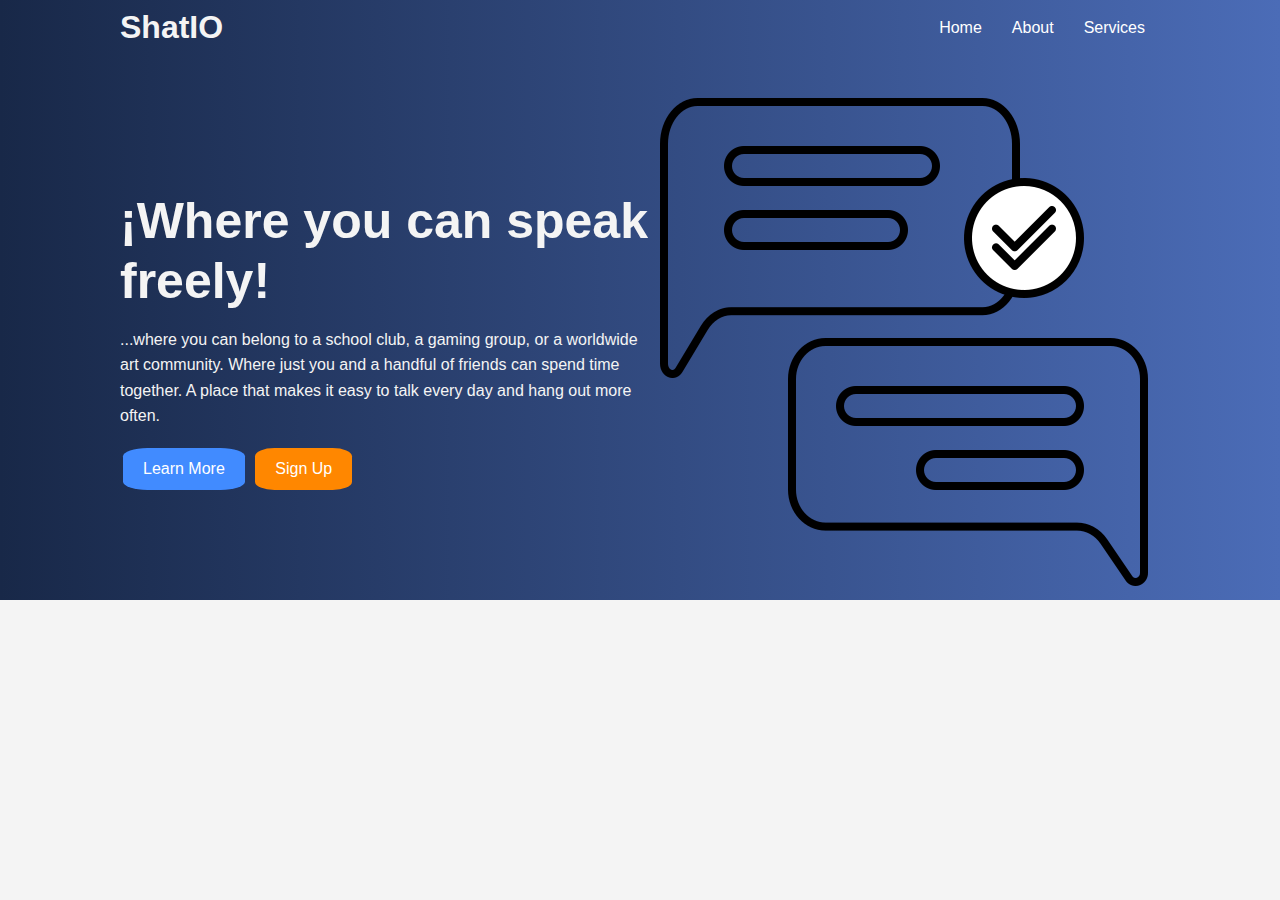
==== index.html @ 603c6c07 "Landingpage :construction:" ====
<!DOCTYPE html>
<html lang="en">

<head>
    <meta charset="UTF-8">
    <meta http-equiv="X-UA-Compatible" content="IE=edge">
    <meta name="viewport" content="width=device-width, initial-scale=1.0">
    <link rel="shortcut icon" type="image/x-icon" href="./static/img/icos/chat.ico" />
    <meta name="theme-color" content="#1885ed">
    <link rel="stylesheet" href="./static/styles/index.css">
    <title>SocketIO Application</title>
</head>

<body>
    <header class="showcase">
        <div class="container">
            <nav>
                <h1 class="logo">ShatIO</h1>
                <ul>
                    <li><a href="#">Home</a></li>
                    <li><a href="#">About</a></li>
                    <li><a href="#">Services</a></li>
                </ul>
            </nav>

            <div class="showcase-content">
                <div>
                    <h1>¡Where you can speak freely!</h1>
                    <p class="my-1">
                        ...where you can belong to a school club, a gaming group, or a worldwide art community. Where
                        just you and a handful of friends can spend time together. A place that makes it easy to talk
                        every day and hang out more often.
                    </p>
                    <a href="#" class="btn-primary">Learn More</a>
                    <a href="#" class="btn-secondary">Sign Up</a>
                </div>
                <img src="./static/img/images/chat_dialogue.png" />
            </div>
        </div>
    </header>
</body>

</html>
---- static/styles/index.css ----
@import url("https://fonts.cdnfonts.com/css/noto-sans");
* {
  box-sizing: border-box;
  margin: 0;
  padding: 0;
}

body {
  background-color: #f4f4f4;
  font-family: Arial, Helvetica, sans-serif;
  line-height: 1.6;
}

img {
  width: 100%;
}

a {
  text-decoration: none;
}

.showcase {
  background: #4b6cb7; /* fallback for old browsers */ /* Chrome 10-25, Safari 5.1-6 */
  background: linear-gradient(to right, #182848, #4b6cb7); /* W3C, IE 10+/ Edge, Firefox 16+, Chrome 26+, Opera 12+, Safari 7+ */
  height: 600px;
  height: 600px;
}
.showcase nav {
  display: flex;
  align-items: center;
  justify-content: space-between;
}
.showcase nav ul {
  display: flex;
  list-style-type: none;
}
.showcase nav li {
  padding: 15px;
}
.showcase nav a {
  color: #fff;
}
.showcase nav a:hover {
  color: #ff8700;
}
.showcase-content {
  height: 100%;
  display: flex;
  align-items: center;
  justify-content: center;
  margin-top: 30px;
}
.showcase-content img {
  width: 50%;
}
.showcase-content h1 {
  font-size: 50px;
  line-height: 1.2;
}

.container {
  max-width: 1100px;
  padding: 0 30px;
  margin: 0 auto;
  overflow: auto;
}

.m-1 {
  margin: 1rem;
}

.my-1 {
  margin: 1rem 0;
}

.p-1 {
  padding: 1rem;
}

.py-1 {
  padding: 1rem 0;
}

.m-2 {
  margin: 2rem;
}

.my-2 {
  margin: 2rem 0;
}

.p-2 {
  padding: 2rem;
}

.py-2 {
  padding: 2rem 0;
}

.m-3 {
  margin: 3rem;
}

.my-3 {
  margin: 3rem 0;
}

.p-3 {
  padding: 3rem;
}

.py-3 {
  padding: 3rem 0;
}

.m-4 {
  margin: 4rem;
}

.my-4 {
  margin: 4rem 0;
}

.p-4 {
  padding: 4rem;
}

.py-4 {
  padding: 4rem 0;
}

.m-5 {
  margin: 5rem;
}

.my-5 {
  margin: 5rem 0;
}

.p-5 {
  padding: 5rem;
}

.py-5 {
  padding: 5rem 0;
}

.btn-secondary, .btn-primary {
  display: inline-block;
  border-radius: 20%;
  padding: 8px 20px;
  margin: 3px;
  transition: transform 0.3s ease;
}
.btn-secondary:hover, .btn-primary:hover {
  transform: scale(0.98);
  box-shadow: 0px 2px 4px rgba(0, 0, 0, 0.2);
}

.btn-primary {
  background-color: #418bff;
  color: #fff;
}

.btn-secondary {
  background-color: #ff8700;
  color: #fff;
}

@media (max-width: 700px) {
  .showcase {
    height: 400px;
  }
  .showcase-content {
    text-align: center;
  }
  .showcase-content img {
    display: none;
  }
}
.showcase-content h1, p {
  font-family: "Noto Sans", sans-serif;
  color: #f4f4f4;
}

.logo, a {
  font-family: "Noto Sans", sans-serif;
  color: #f4f4f4;
}/*# sourceMappingURL=index.css.map */
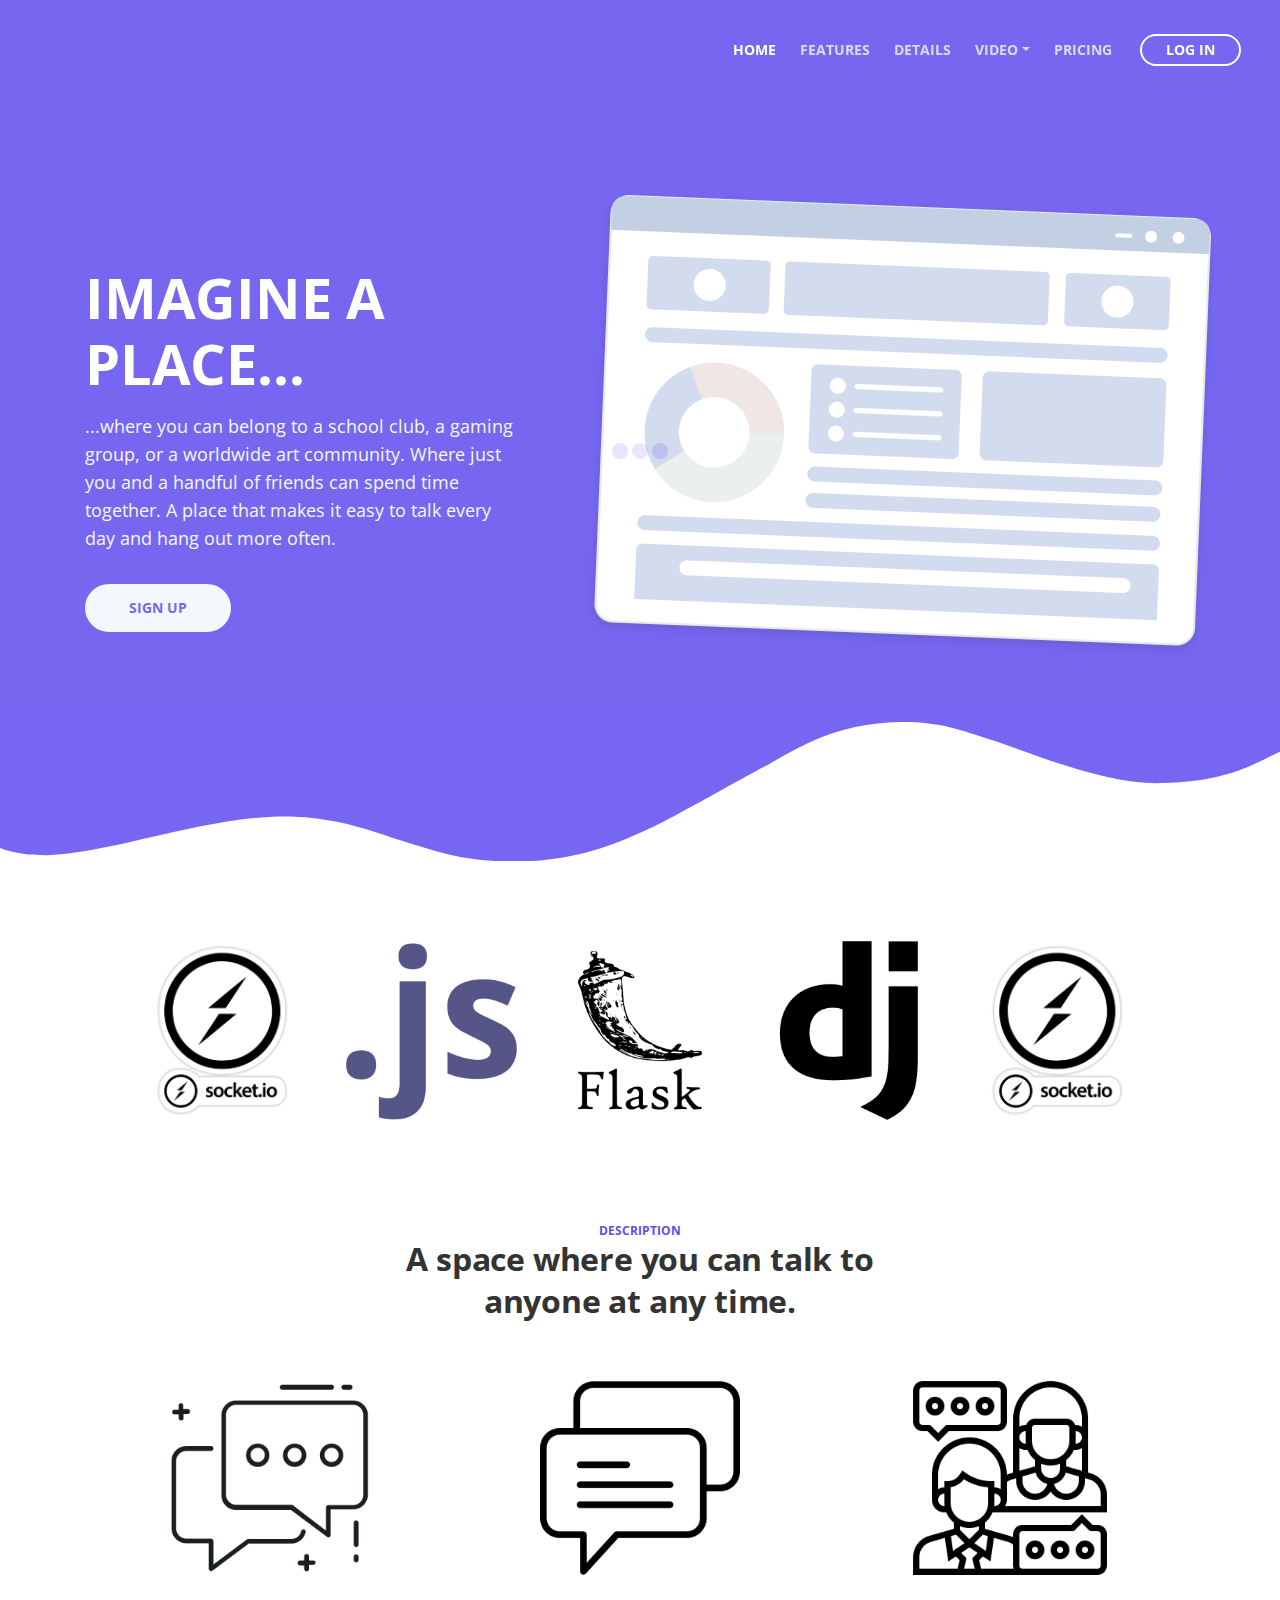
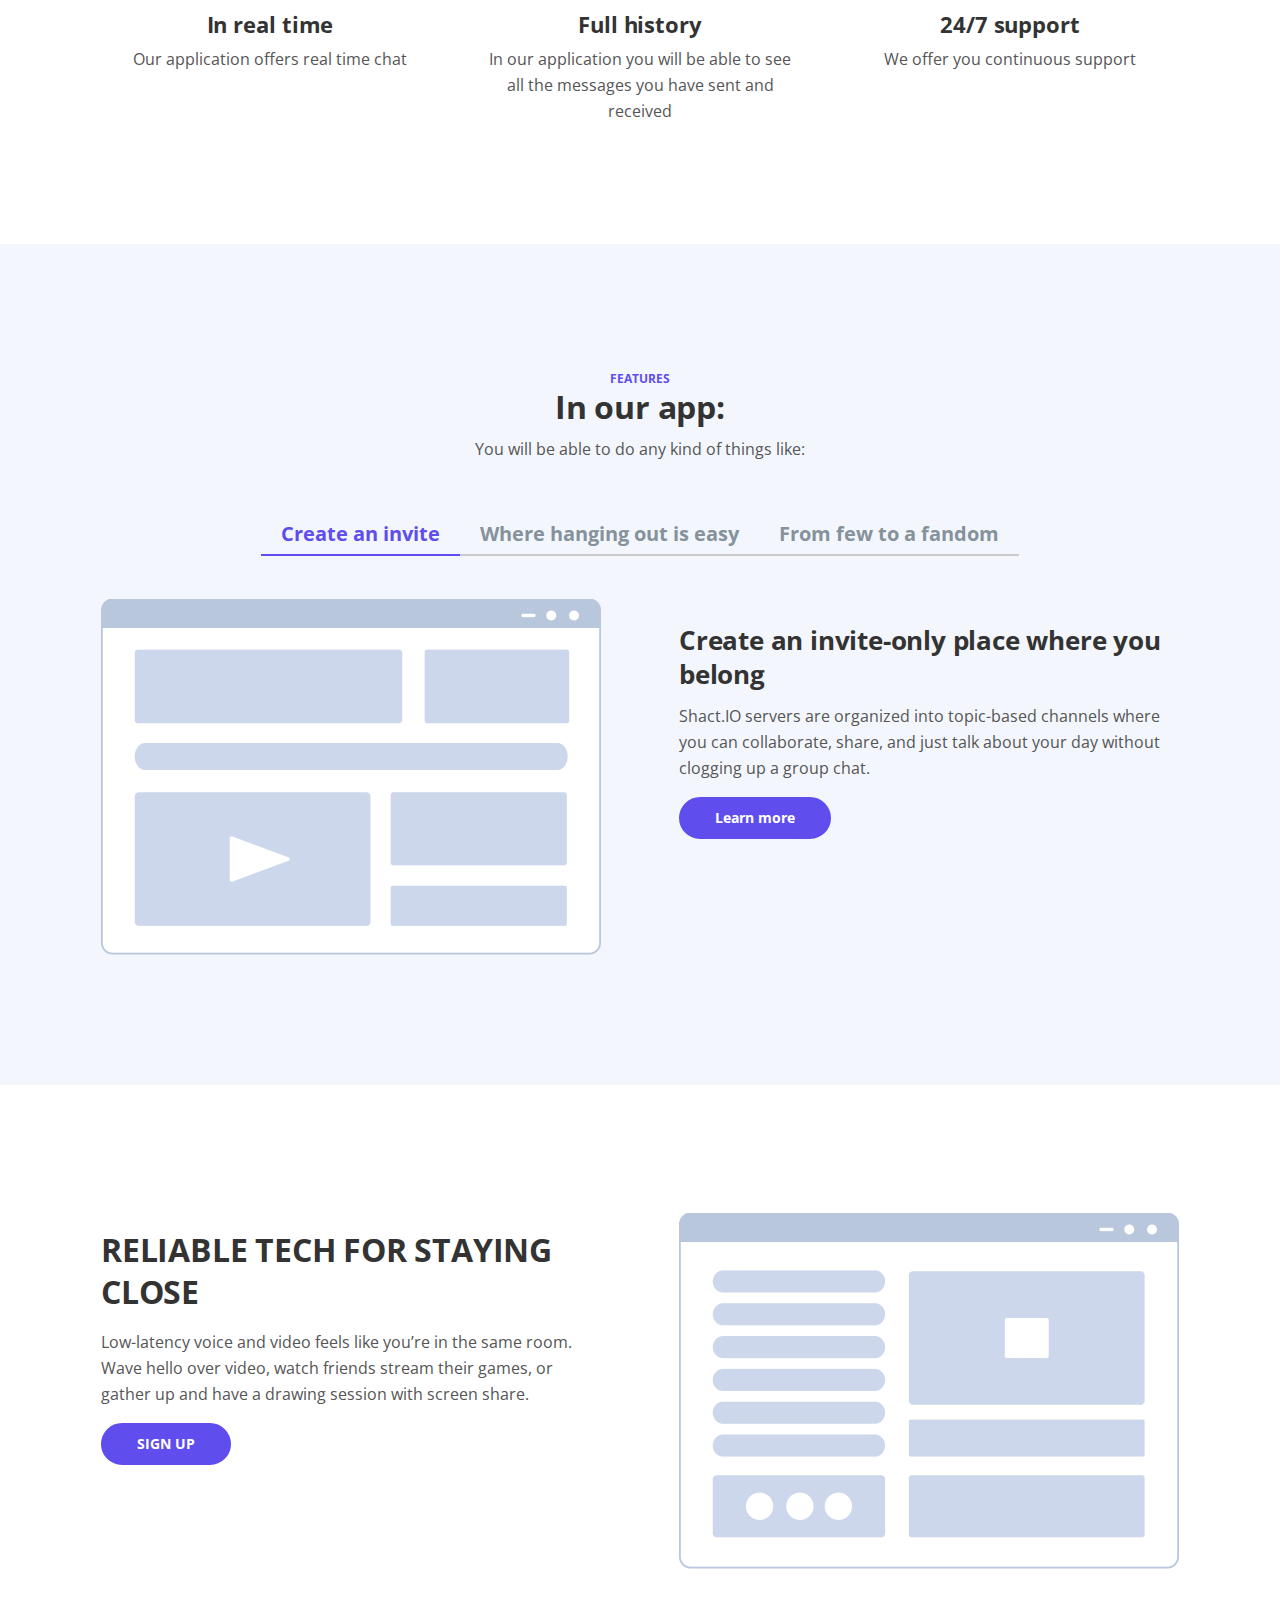
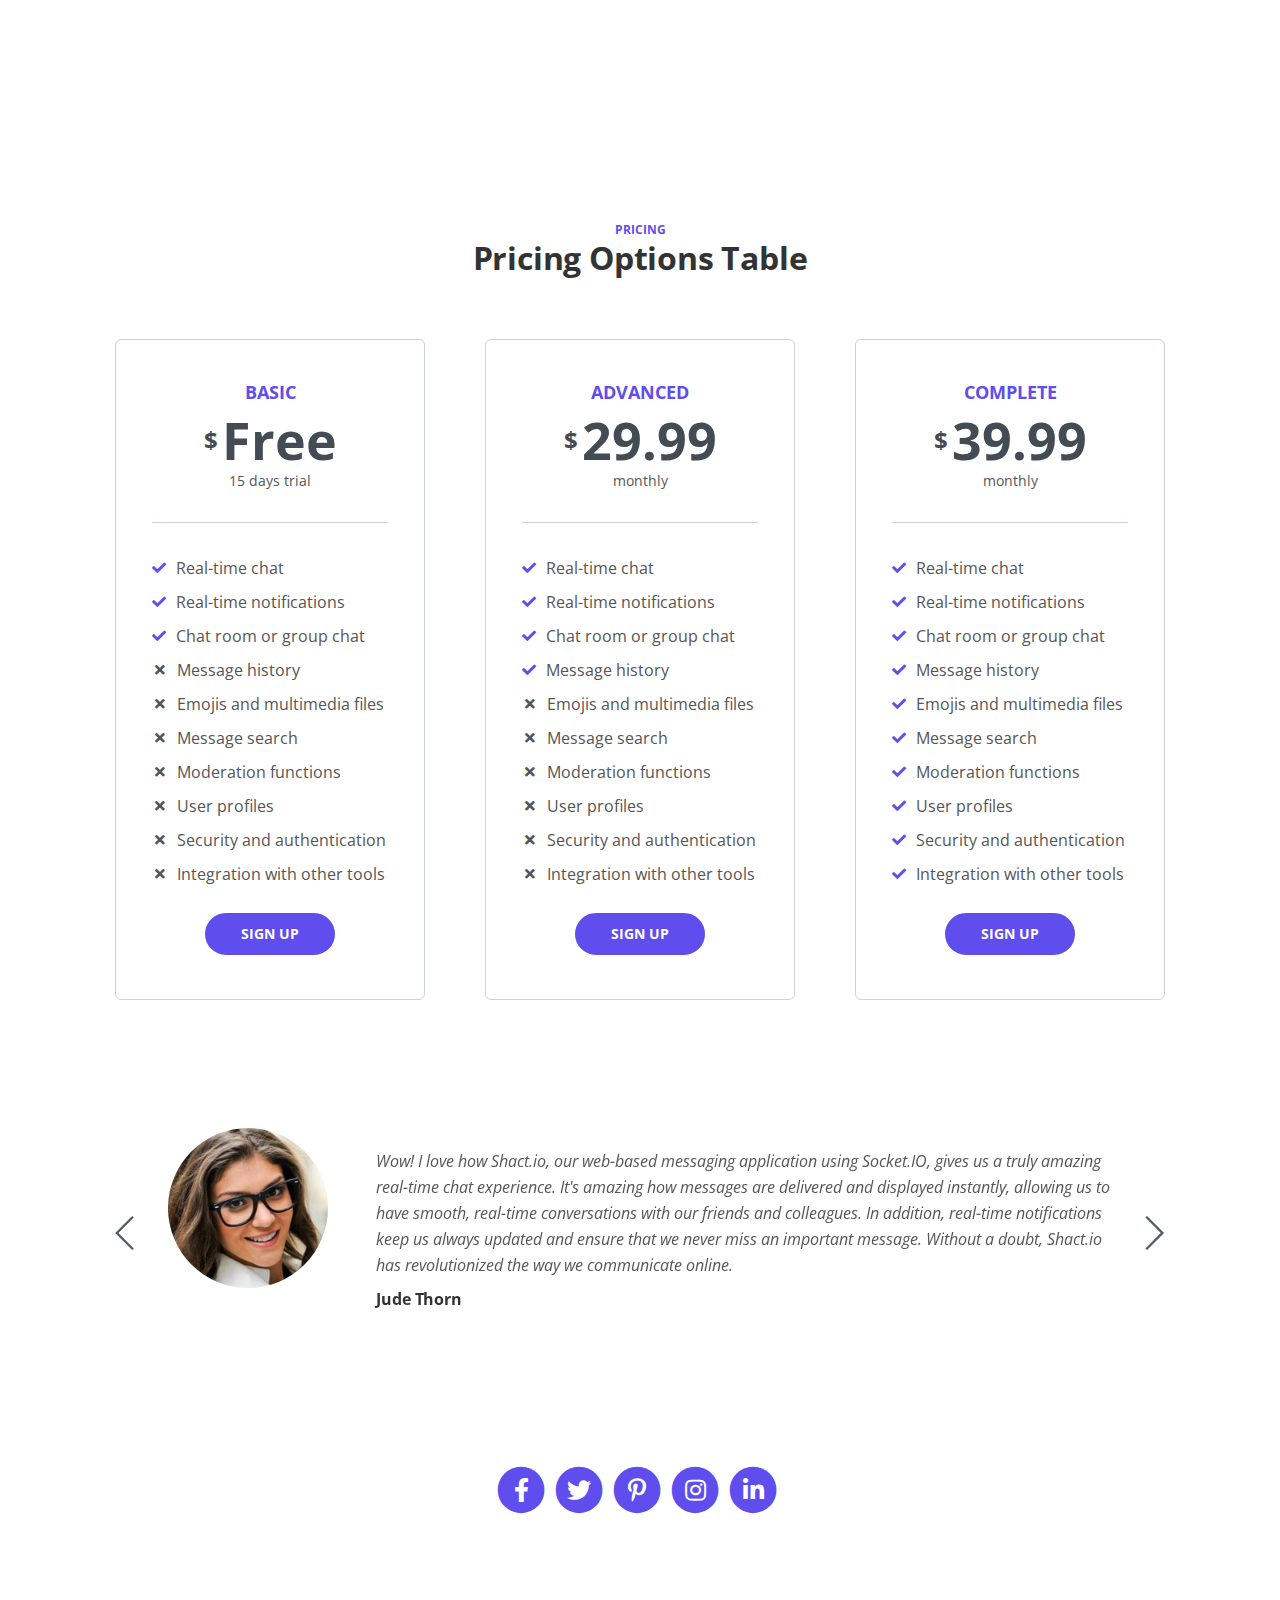
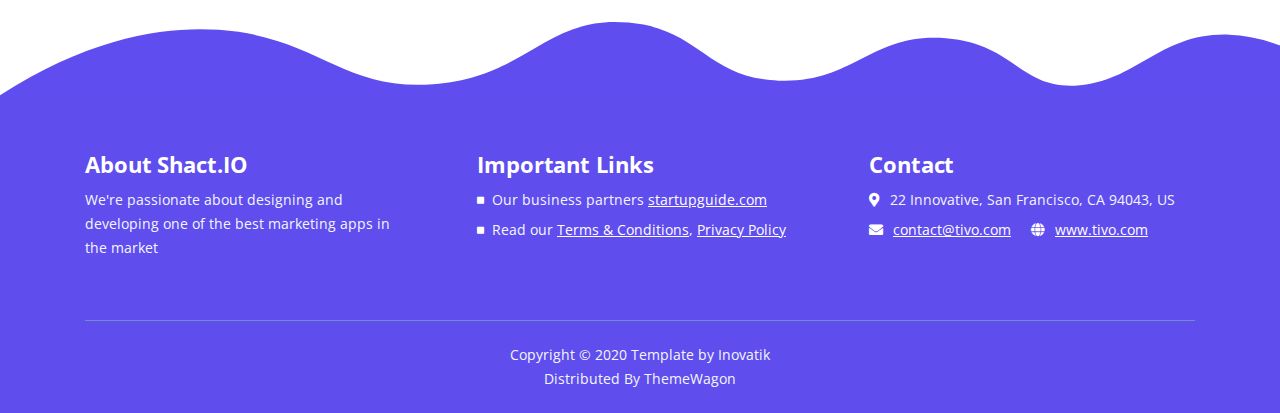
==== commit bded0d68: "WebApp :construction:" ====
--- a/index.html
+++ b/index.html
@@ -2,42 +2,1023 @@
 <html lang="en">
 
 <head>
-    <meta charset="UTF-8">
-    <meta http-equiv="X-UA-Compatible" content="IE=edge">
-    <meta name="viewport" content="width=device-width, initial-scale=1.0">
-    <link rel="shortcut icon" type="image/x-icon" href="./static/img/icos/chat.ico" />
-    <meta name="theme-color" content="#1885ed">
-    <link rel="stylesheet" href="./static/styles/index.css">
-    <title>SocketIO Application</title>
+    <meta charset="utf-8">
+    <meta name="viewport" content="width=device-width, initial-scale=1, shrink-to-fit=no">
+
+    <!-- SEO Meta Tags -->
+    <meta name="description"
+        content="Tivo is a HTML landing page template built with Bootstrap to help you crate engaging presentations for SaaS apps and convert visitors into users.">
+    <meta name="author" content="Inovatik">
+
+    <!-- OG Meta Tags to improve the way the post looks when you share the page on LinkedIn, Facebook, Google+ -->
+    <meta property="og:site_name" content="" /> <!-- website name -->
+    <meta property="og:site" content="" /> <!-- website link -->
+    <meta property="og:title" content="" /> <!-- title shown in the actual shared post -->
+    <meta property="og:description" content="" /> <!-- description shown in the actual shared post -->
+    <meta property="og:image" content="" /> <!-- image link, make sure it's jpg -->
+    <meta property="og:url" content="" /> <!-- where do you want your post to link to -->
+    <meta property="og:type" content="article" />
+
+    <!-- Website Title -->
+    <title>Shact.IO</title>
+
+    <!-- Styles -->
+    <link href="https://fonts.googleapis.com/css?family=Open+Sans:400,400i,700&display=swap&subset=latin-ext"
+        rel="stylesheet">
+    <link href="./static/css/bootstrap.css" rel="stylesheet">
+    <link href="./static/css/fontawesome-all.css" rel="stylesheet">
+    <link href="./static/css/swiper.css" rel="stylesheet">
+    <link href="./static/css/magnific-popup.css" rel="stylesheet">
+    <link href="./static/css/styles.css" rel="stylesheet">
+
+    <!-- Favicon  -->
+    <link rel="icon" href="./static/images/socketlogo.png">
 </head>
 
-<body>
-    <header class="showcase">
-        <div class="container">
-            <nav>
-                <h1 class="logo">ShatIO</h1>
-                <ul>
-                    <li><a href="#">Home</a></li>
-                    <li><a href="#">About</a></li>
-                    <li><a href="#">Services</a></li>
+<body data-spy="scroll" data-target=".fixed-top">
+
+    <!-- Preloader -->
+    <div class="spinner-wrapper">
+        <div class="spinner">
+            <div class="bounce1"></div>
+            <div class="bounce2"></div>
+            <div class="bounce3"></div>
+        </div>
+    </div>
+    <!-- end of preloader -->
+
+
+    <!-- Navigation -->
+    <nav class="navbar navbar-expand-lg navbar-dark navbar-custom fixed-top">
+        <div class="container">
+
+            <!-- Text Logo - Use this if you don't have a graphic logo -->
+            <!-- <a class="navbar-brand logo-text page-scroll" href="index.html">Tivo</a> -->
+
+            <!-- Image Logo -->
+            <!-- <a class="navbar-brand logo-image" href="index.html"><img src="./static/images/LOGO.gif"
+                    alt="img_logo"></a> -->
+
+            <!-- Mobile Menu Toggle Button -->
+            <button class="navbar-toggler" type="button" data-toggle="collapse" data-target="#navbarsExampleDefault"
+                aria-controls="navbarsExampleDefault" aria-expanded="false" aria-label="Toggle navigation">
+                <span class="navbar-toggler-awesome fas fa-bars"></span>
+                <span class="navbar-toggler-awesome fas fa-times"></span>
+            </button>
+            <!-- end of mobile menu toggle button -->
+
+            <div class="collapse navbar-collapse" id="navbarsExampleDefault">
+                <ul class="navbar-nav ml-auto">
+                    <li class="nav-item">
+                        <a class="nav-link page-scroll" href="#header">HOME <span class="sr-only">(current)</span></a>
+                    </li>
+                    <li class="nav-item">
+                        <a class="nav-link page-scroll" href="#features">FEATURES</a>
+                    </li>
+                    <li class="nav-item">
+                        <a class="nav-link page-scroll" href="#details">DETAILS</a>
+                    </li>
+
+                    <!-- Dropdown Menu -->
+                    <li class="nav-item dropdown">
+                        <a class="nav-link dropdown-toggle page-scroll" href="#video" id="navbarDropdown" role="button"
+                            aria-haspopup="true" aria-expanded="false">VIDEO</a>
+                        <div class="dropdown-menu" aria-labelledby="navbarDropdown">
+                            <a class="dropdown-item" href="./templates/terms-conditions.html"><span
+                                    class="item-text">TERMS CONDITIONS</span></a>
+                            <div class="dropdown-items-divide-hr"></div>
+                            <a class="dropdown-item" href="./templates/privacy-policy.html"><span
+                                    class="item-text">PRIVACY POLICY</span></a>
+                        </div>
+                    </li>
+                    <!-- end of dropdown menu -->
+
+                    <li class="nav-item">
+                        <a class="nav-link page-scroll" href="#pricing">PRICING</a>
+                    </li>
                 </ul>
-            </nav>
-
-            <div class="showcase-content">
-                <div>
-                    <h1>¡Where you can speak freely!</h1>
-                    <p class="my-1">
-                        ...where you can belong to a school club, a gaming group, or a worldwide art community. Where
-                        just you and a handful of friends can spend time together. A place that makes it easy to talk
-                        every day and hang out more often.
+                <span class="nav-item">
+                    <a class="btn-outline-sm" href="./templates/log-in.html">LOG IN</a>
+                </span>
+            </div>
+        </div> <!-- end of container -->
+    </nav> <!-- end of navbar -->
+    <!-- end of navigation -->
+
+
+    <!-- Header -->
+    <header id="header" class="header">
+        <div class="header-content">
+            <div class="container">
+                <div class="row">
+                    <div class="col-lg-6 col-xl-5">
+                        <div class="text-container">
+                            <h1>IMAGINE A PLACE...</h1>
+                            <p class="p-large">...where you can belong to a school club, a gaming group, or a worldwide
+                                art community. Where just you and a handful of friends can spend time together. A place
+                                that makes it easy to talk every day and hang out more often.</p>
+                            <a class="btn-solid-lg page-scroll" href="./templates/sign-up.html">SIGN UP</a>
+                        </div> <!-- end of text-container -->
+                    </div> <!-- end of col -->
+                    <div class="col-lg-6 col-xl-7">
+                        <div class="image-container">
+                            <div class="img-wrapper">
+                                <img class="img-fluid" src="./static/images/header-software-app.png" alt="alternative">
+                            </div> <!-- end of img-wrapper -->
+                        </div> <!-- end of image-container -->
+                    </div> <!-- end of col -->
+                </div> <!-- end of row -->
+            </div> <!-- end of container -->
+        </div> <!-- end of header-content -->
+    </header> <!-- end of header -->
+    <svg class="header-frame" data-name="Layer 1" xmlns="http://www.w3.org/2000/svg" preserveAspectRatio="none"
+        viewBox="0 0 1920 310">
+        <defs>
+            <style>
+                .cls-1 {
+                    fill: #5f4def;
+                }
+            </style>
+        </defs>
+        <title>header-frame</title>
+        <path class="cls-1"
+            d="M0,283.054c22.75,12.98,53.1,15.2,70.635,14.808,92.115-2.077,238.3-79.9,354.895-79.938,59.97-.019,106.17,18.059,141.58,34,47.778,21.511,47.778,21.511,90,38.938,28.418,11.731,85.344,26.169,152.992,17.971,68.127-8.255,115.933-34.963,166.492-67.393,37.467-24.032,148.6-112.008,171.753-127.963,27.951-19.26,87.771-81.155,180.71-89.341,72.016-6.343,105.479,12.388,157.434,35.467,69.73,30.976,168.93,92.28,256.514,89.405,100.992-3.315,140.276-41.7,177-64.9V0.24H0V283.054Z" />
+    </svg>
+    <!-- end of header -->
+
+
+    <!-- Customers -->
+    <div class="slider-1">
+        <div class="container">
+            <div class="row">
+                <div class="col-lg-12">
+
+                    <!-- Image Slider -->
+                    <div class="slider-container">
+                        <div class="swiper-container image-slider">
+                            <div class="swiper-wrapper">
+                                <div class="swiper-slide">
+                                    <img class="img-fluid" src="./static/images/socket.webp" alt="alternative">
+                                </div>
+                                <div class="swiper-slide">
+                                    <img class="img-fluid" src="./static/images/javascript.png" alt="alternative">
+                                </div>
+                                <div class="swiper-slide">
+                                    <img class="img-fluid" src="./static/images/flask.png" alt="alternative">
+                                </div>
+                                <div class="swiper-slide">
+                                    <img class="img-fluid" src="./static/images/django.png" alt="alternative">
+                                </div>
+                            </div> <!-- end of swiper-wrapper -->
+                        </div> <!-- end of swiper container -->
+                    </div> <!-- end of slider-container -->
+                    <!-- end of image slider -->
+
+                </div> <!-- end of col -->
+            </div> <!-- end of row -->
+        </div> <!-- end of container -->
+    </div> <!-- end of slider-1 -->
+    <!-- end of customers -->
+
+
+    <!-- Description -->
+    <div class="cards-1">
+        <div class="container">
+            <div class="row">
+                <div class="col-lg-12">
+                    <div class="above-heading">DESCRIPTION</div>
+                    <h2 class="h2-heading">A space where you can talk to anyone at any time.</h2>
+                </div> <!-- end of col -->
+            </div> <!-- end of row -->
+            <div class="row">
+                <div class="col-lg-12">
+
+                    <!-- Card -->
+                    <div class="card">
+                        <div class="card-image">
+                            <img class="img-fluid" src="./static/images/c2.png" alt="alternative">
+                        </div>
+                        <div class="card-body">
+                            <h4 class="card-title">In real time</h4>
+                            <p>Our application offers real time chat</p>
+                        </div>
+                    </div>
+                    <!-- end of card -->
+
+                    <!-- Card -->
+                    <div class="card">
+                        <div class="card-image">
+                            <img class="img-fluid" src="./static/images/c1.png" alt="alternative">
+                        </div>
+                        <div class="card-body">
+                            <h4 class="card-title">Full history</h4>
+                            <p>In our application you will be able to see all the messages you have sent and received
+                            </p>
+                        </div>
+                    </div>
+                    <!-- end of card -->
+
+                    <!-- Card -->
+                    <div class="card">
+                        <div class="card-image">
+                            <img class="img-fluid" src="./static/images/c3.png" alt="alternative">
+                        </div>
+                        <div class="card-body">
+                            <h4 class="card-title">24/7 support</h4>
+                            <p>We offer you continuous support </p>
+                        </div>
+                    </div>
+                    <!-- end of card -->
+
+                </div> <!-- end of col -->
+            </div> <!-- end of row -->
+        </div> <!-- end of container -->
+    </div> <!-- end of cards-1 -->
+    <!-- end of description -->
+
+
+    <!-- Features -->
+    <div id="features" class="tabs">
+        <div class="container">
+            <div class="row">
+                <div class="col-lg-12">
+                    <div class="above-heading">FEATURES</div>
+                    <h2 class="h2-heading">In our app:</h2>
+                    <p class="p-heading">You will be able to do any kind of things like:</p>
+                </div> <!-- end of col -->
+            </div> <!-- end of row -->
+            <div class="row">
+                <div class="col-lg-12">
+
+                    <!-- Tabs Links -->
+                    <ul class="nav nav-tabs" id="argoTabs" role="tablist">
+                        <li class="nav-item">
+                            <a class="nav-link active" id="nav-tab-1" data-toggle="tab" href="#tab-1" role="tab"
+                                aria-controls="tab-1" aria-selected="true">Create an invite</a>
+                        </li>
+                        <li class="nav-item">
+                            <a class="nav-link" id="nav-tab-2" data-toggle="tab" href="#tab-2" role="tab"
+                                aria-controls="tab-2" aria-selected="false">Where hanging out is easy</a>
+                        </li>
+                        <li class="nav-item">
+                            <a class="nav-link" id="nav-tab-3" data-toggle="tab" href="#tab-3" role="tab"
+                                aria-controls="tab-3" aria-selected="false">From few to a fandom</a>
+                        </li>
+                    </ul>
+                    <!-- end of tabs links -->
+
+                    <!-- Tabs Content -->
+                    <div class="tab-content" id="argoTabsContent">
+
+                        <!-- Tab -->
+                        <div class="tab-pane fade show active" id="tab-1" role="tabpanel" aria-labelledby="tab-1">
+                            <div class="row">
+                                <div class="col-lg-6">
+                                    <div class="image-container">
+                                        <img class="img-fluid" src="./static/images/features-1.png" alt="alternative">
+                                    </div> <!-- end of image-container -->
+                                </div> <!-- end of col -->
+                                <div class="col-lg-6">
+                                    <div class="text-container">
+                                        <h3>Create an invite-only place where you belong</h3>
+                                        <p>Shact.IO servers are organized into topic-based channels where you can
+                                            collaborate,
+                                            share, and just talk about your day without clogging up a group chat.
+                                            <!-- <a class="blue page-scroll" href="./templates/sign-up.html">Sign Up Form</a>
+                                            and you will receive access to the app and all of its features in no more
+                                            than 24h. -->
+                                        </p>
+                                        <!-- <ul class="list-unstyled li-space-lg">
+                                            <li class="media">
+                                                <i class="fas fa-square"></i>
+                                                <div class="media-body">Create and embed on websites newsletter sign up
+                                                    forms</div>
+                                            </li>
+                                            <li class="media">
+                                                <i class="fas fa-square"></i>
+                                                <div class="media-body">Manage forms and landing pages for your services
+                                                </div>
+                                            </li>
+                                            <li class="media">
+                                                <i class="fas fa-square"></i>
+                                                <div class="media-body">Add and remove subscribers using the control
+                                                    panel</div>
+                                            </li>
+                                        </ul> -->
+                                        <a class="btn-solid-reg popup-with-move-anim" href="#details-lightbox-1">Learn
+                                            more</a>
+                                    </div> <!-- end of text-container -->
+                                </div> <!-- end of col -->
+                            </div> <!-- end of row -->
+                        </div> <!-- end of tab-pane -->
+                        <!-- end of tab -->
+
+                        <!-- Tab -->
+                        <div class="tab-pane fade" id="tab-2" role="tabpanel" aria-labelledby="tab-2">
+                            <div class="row">
+                                <div class="col-lg-6">
+                                    <div class="image-container">
+                                        <img class="img-fluid" src="./static/images/features-2.png" alt="alternative">
+                                    </div> <!-- end of image-container -->
+                                </div> <!-- end of col -->
+                                <div class="col-lg-6">
+                                    <div class="text-container">
+                                        <h3>Where hanging out is easy</h3>
+                                        <p>Grab a seat in a voice channel when you’re free. Friends in your server can
+                                            see you’re around and instantly pop in to talk without having to call.</p>
+                                        <!-- <ul class="list-unstyled li-space-lg">
+                                            <li class="media">
+                                                <i class="fas fa-square"></i>
+                                                <div class="media-body">Easily plan campaigns and schedule their
+                                                    starting date</div>
+                                            </li>
+                                            <li class="media">
+                                                <i class="fas fa-square"></i>
+                                                <div class="media-body">Start campaigns and follow their evolution
+                                                    closely</div>
+                                            </li>
+                                            <li class="media">
+                                                <i class="fas fa-square"></i>
+                                                <div class="media-body">Evaluate campaign results and optimize future
+                                                    actions</div>
+                                            </li>
+                                        </ul> -->
+                                        <a class="btn-solid-reg popup-with-move-anim" href="#details-lightbox-2">Learn
+                                            more</a>
+                                    </div> <!-- end of text-container -->
+                                </div> <!-- end of col -->
+                            </div> <!-- end of row -->
+                        </div> <!-- end of tab-pane -->
+                        <!-- end of tab -->
+
+                        <!-- Tab -->
+                        <div class="tab-pane fade" id="tab-3" role="tabpanel" aria-labelledby="tab-3">
+                            <div class="row">
+                                <div class="col-lg-6">
+                                    <div class="image-container">
+                                        <img class="img-fluid" src="./static/images/features-3.png" alt="alternative">
+                                    </div> <!-- end of image-container -->
+                                </div> <!-- end of col -->
+                                <div class="col-lg-6">
+                                    <div class="text-container">
+                                        <h3>From few to a fandom</h3>
+                                        <p>Get any community running with moderation tools and custom member access.
+                                            Give members special powers, set up private channels, and more.</p>
+                                        <!-- <ul class="list-unstyled li-space-lg">
+                                            <li class="media">
+                                                <i class="fas fa-square"></i>
+                                                <div class="media-body">If you set it up correctly you will get acces to
+                                                    great intel</div>
+                                            </li>
+                                            <li class="media">
+                                                <i class="fas fa-square"></i>
+                                                <div class="media-body">Easy to integrate in your websites and landing
+                                                    pages</div>
+                                            </li>
+                                            <li class="media">
+                                                <i class="fas fa-square"></i>
+                                                <div class="media-body">The generated reports are important for your
+                                                    strategy</div>
+                                            </li>
+                                        </ul> -->
+                                        <a class="btn-solid-reg popup-with-move-anim" href="#details-lightbox-3">Learn
+                                            more</a>
+                                    </div> <!-- end of text-container -->
+                                </div> <!-- end of col -->
+                            </div> <!-- end of row -->
+                        </div> <!-- end of tab-pane -->
+                        <!-- end of tab -->
+
+                    </div> <!-- end of tab content -->
+                    <!-- end of tabs content -->
+
+                </div> <!-- end of col -->
+            </div> <!-- end of row -->
+        </div> <!-- end of container -->
+    </div> <!-- end of tabs -->
+    <!-- end of features -->
+
+
+    <!-- Details Lightboxes -->
+    <!-- Details Lightbox 1 -->
+    <div id="details-lightbox-1" class="lightbox-basic zoom-anim-dialog mfp-hide">
+        <div class="container">
+            <div class="row">
+                <button title="Close (Esc)" type="button" class="mfp-close x-button">×</button>
+                <div class="col-lg-8">
+                    <div class="image-container">
+                        <img class="img-fluid" src="./static/images/details-lightbox.png" alt="alternative">
+                    </div> <!-- end of image-container -->
+                </div> <!-- end of col -->
+                <div class="col-lg-4">
+                    <h3>List Building</h3>
+                    <hr>
+                    <h5>Core service</h5>
+                    <p>It's very easy to start using Tivo. You just need to fill out and submit the Sign Up Form and you
+                        will receive access to the app.</p>
+                    <ul class="list-unstyled li-space-lg">
+                        <li class="media">
+                            <i class="fas fa-square"></i>
+                            <div class="media-body">List building framework</div>
+                        </li>
+                        <li class="media">
+                            <i class="fas fa-square"></i>
+                            <div class="media-body">Easy database browsing</div>
+                        </li>
+                        <li class="media">
+                            <i class="fas fa-square"></i>
+                            <div class="media-body">User administration</div>
+                        </li>
+                        <li class="media">
+                            <i class="fas fa-square"></i>
+                            <div class="media-body">Automate user signup</div>
+                        </li>
+                        <li class="media">
+                            <i class="fas fa-square"></i>
+                            <div class="media-body">Quick formatting tools</div>
+                        </li>
+                        <li class="media">
+                            <i class="fas fa-square"></i>
+                            <div class="media-body">Fast email checking</div>
+                        </li>
+                    </ul>
+                    <a class="btn-solid-reg mfp-close" href="./templates/sign-up.html">SIGN UP</a> <a
+                        class="btn-outline-reg mfp-close as-button" href="#screenshots">BACK</a>
+                </div> <!-- end of col -->
+            </div> <!-- end of row -->
+        </div> <!-- end of container -->
+    </div> <!-- end of lightbox-basic -->
+    <!-- end of details lightbox 1 -->
+
+    <!-- Details Lightbox 2 -->
+    <div id="details-lightbox-2" class="lightbox-basic zoom-anim-dialog mfp-hide">
+        <div class="container">
+            <div class="row">
+                <button title="Close (Esc)" type="button" class="mfp-close x-button">×</button>
+                <div class="col-lg-8">
+                    <div class="image-container">
+                        <img class="img-fluid" src="./static/images/details-lightbox.png" alt="alternative">
+                    </div> <!-- end of image-container -->
+                </div> <!-- end of col -->
+                <div class="col-lg-4">
+                    <h3>Campaign Monitoring</h3>
+                    <hr>
+                    <h5>Core service</h5>
+                    <p>It's very easy to start using Tivo. You just need to fill out and submit the Sign Up Form and you
+                        will receive access to the app.</p>
+                    <ul class="list-unstyled li-space-lg">
+                        <li class="media">
+                            <i class="fas fa-square"></i>
+                            <div class="media-body">List building framework</div>
+                        </li>
+                        <li class="media">
+                            <i class="fas fa-square"></i>
+                            <div class="media-body">Easy database browsing</div>
+                        </li>
+                        <li class="media">
+                            <i class="fas fa-square"></i>
+                            <div class="media-body">User administration</div>
+                        </li>
+                        <li class="media">
+                            <i class="fas fa-square"></i>
+                            <div class="media-body">Automate user signup</div>
+                        </li>
+                        <li class="media">
+                            <i class="fas fa-square"></i>
+                            <div class="media-body">Quick formatting tools</div>
+                        </li>
+                        <li class="media">
+                            <i class="fas fa-square"></i>
+                            <div class="media-body">Fast email checking</div>
+                        </li>
+                    </ul>
+                    <a class="btn-solid-reg mfp-close" href="./templates/sign-up.html">SIGN UP</a> <a
+                        class="btn-outline-reg mfp-close as-button" href="#screenshots">BACK</a>
+                </div> <!-- end of col -->
+            </div> <!-- end of row -->
+        </div> <!-- end of container -->
+    </div> <!-- end of lightbox-basic -->
+    <!-- end of details lightbox 2 -->
+
+    <!-- Details Lightbox 3 -->
+    <div id="details-lightbox-3" class="lightbox-basic zoom-anim-dialog mfp-hide">
+        <div class="container">
+            <div class="row">
+                <button title="Close (Esc)" type="button" class="mfp-close x-button">×</button>
+                <div class="col-lg-8">
+                    <div class="image-container">
+                        <img class="img-fluid" src="./static/images/details-lightbox.png" alt="alternative">
+                    </div> <!-- end of image-container -->
+                </div> <!-- end of col -->
+                <div class="col-lg-4">
+                    <h3>Analytics Tools</h3>
+                    <hr>
+                    <h5>Core service</h5>
+                    <p>It's very easy to start using Tivo. You just need to fill out and submit the Sign Up Form and you
+                        will receive access to the app.</p>
+                    <ul class="list-unstyled li-space-lg">
+                        <li class="media">
+                            <i class="fas fa-square"></i>
+                            <div class="media-body">List building framework</div>
+                        </li>
+                        <li class="media">
+                            <i class="fas fa-square"></i>
+                            <div class="media-body">Easy database browsing</div>
+                        </li>
+                        <li class="media">
+                            <i class="fas fa-square"></i>
+                            <div class="media-body">User administration</div>
+                        </li>
+                        <li class="media">
+                            <i class="fas fa-square"></i>
+                            <div class="media-body">Automate user signup</div>
+                        </li>
+                        <li class="media">
+                            <i class="fas fa-square"></i>
+                            <div class="media-body">Quick formatting tools</div>
+                        </li>
+                        <li class="media">
+                            <i class="fas fa-square"></i>
+                            <div class="media-body">Fast email checking</div>
+                        </li>
+                    </ul>
+                    <a class="btn-solid-reg mfp-close" href="./templates/sign-up.html">SIGN UP</a> <a
+                        class="btn-outline-reg mfp-close as-button" href="#screenshots">BACK</a>
+                </div> <!-- end of col -->
+            </div> <!-- end of row -->
+        </div> <!-- end of container -->
+    </div> <!-- end of lightbox-basic -->
+    <!-- end of details lightbox 3 -->
+    <!-- end of details lightboxes -->
+
+
+    <!-- Details -->
+    <div id="details" class="basic-1">
+        <div class="container">
+            <div class="row">
+                <div class="col-lg-6">
+                    <div class="text-container">
+                        <h2>RELIABLE TECH FOR STAYING CLOSE</h2>
+                        <p>Low-latency voice and video feels like you’re in the same room. Wave hello over video, watch
+                            friends stream their games, or gather up and have a drawing session with screen share.
+                        </p>
+                        <!-- <ul class="list-unstyled li-space-lg">
+                            <li class="media">
+                                <i class="fas fa-square"></i>
+                                <div class="media-body">Understand customers and meet their requirements</div>
+                            </li>
+                            <li class="media">
+                                <i class="fas fa-square"></i>
+                                <div class="media-body">Targeted client base with Tivo's efficient technology</div>
+                            </li>
+                        </ul> -->
+                        <a class="btn-solid-reg page-scroll" href="./templates/sign-up.html">SIGN UP</a>
+                    </div> <!-- end of text-container -->
+                </div> <!-- end of col -->
+                <div class="col-lg-6">
+                    <div class="image-container">
+                        <img class="img-fluid" src="./static/images/details.png" alt="alternative">
+                    </div> <!-- end of image-container -->
+                </div> <!-- end of col -->
+            </div> <!-- end of row -->
+        </div> <!-- end of container -->
+    </div> <!-- end of basic-1 -->
+    <!-- end of details -->
+
+    <!-- Pricing -->
+    <div id="pricing" class="cards-2">
+        <div class="container">
+            <div class="row">
+                <div class="col-lg-12">
+                    <div class="above-heading">PRICING</div>
+                    <h2 class="h2-heading">Pricing Options Table</h2>
+                </div> <!-- end of col -->
+            </div> <!-- end of row -->
+            <div class="row">
+                <div class="col-lg-12">
+
+                    <!-- Card-->
+                    <div class="card">
+                        <div class="card-body">
+                            <div class="card-title">BASIC</div>
+                            <div class="price"><span class="currency">$</span><span class="value">Free</span></div>
+                            <div class="frequency">15 days trial</div>
+                            <div class="divider"></div>
+                            <ul class="list-unstyled li-space-lg">
+                                <li class="media">
+                                    <i class="fas fa-check"></i>
+                                    <div class="media-body">Real-time chat</div>
+                                </li>
+                                <li class="media">
+                                    <i class="fas fa-check"></i>
+                                    <div class="media-body">Real-time notifications</div>
+                                </li>
+                                <li class="media">
+                                    <i class="fas fa-check"></i>
+                                    <div class="media-body">Chat room or group chat</div>
+                                </li>
+                                <li class="media">
+                                    <i class="fas fa-times"></i>
+                                    <div class="media-body">Message history</div>
+                                </li>
+                                <li class="media">
+                                    <i class="fas fa-times"></i>
+                                    <div class="media-body">Emojis and multimedia files</div>
+                                </li>
+                                <li class="media">
+                                    <i class="fas fa-times"></i>
+                                    <div class="media-body">Message search</div>
+                                </li>
+                                <li class="media">
+                                    <i class="fas fa-times"></i>
+                                    <div class="media-body">Moderation functions</div>
+                                </li>
+                                <li class="media">
+                                    <i class="fas fa-times"></i>
+                                    <div class="media-body">User profiles</div>
+                                </li>
+                                <li class="media">
+                                    <i class="fas fa-times"></i>
+                                    <div class="media-body">Security and authentication</div>
+                                </li>
+                                <li class="media">
+                                    <i class="fas fa-times"></i>
+                                    <div class="media-body">Integration with other tools</div>
+                                </li>
+                            </ul>
+                            <div class="button-wrapper">
+                                <a class="btn-solid-reg page-scroll" href="./templates/sign-up.html">SIGN UP</a>
+                            </div>
+                        </div>
+                    </div> <!-- end of card -->
+                    <!-- end of card -->
+
+                    <!-- Card-->
+                    <div class="card">
+                        <div class="card-body">
+                            <div class="card-title">ADVANCED</div>
+                            <div class="price"><span class="currency">$</span><span class="value">29.99</span></div>
+                            <div class="frequency">monthly</div>
+                            <div class="divider"></div>
+                            <ul class="list-unstyled li-space-lg">
+                                <li class="media">
+                                    <i class="fas fa-check"></i>
+                                    <div class="media-body">Real-time chat</div>
+                                </li>
+                                <li class="media">
+                                    <i class="fas fa-check"></i>
+                                    <div class="media-body">Real-time notifications</div>
+                                </li>
+                                <li class="media">
+                                    <i class="fas fa-check"></i>
+                                    <div class="media-body">Chat room or group chat</div>
+                                </li>
+                                <li class="media">
+                                    <i class="fas fa-check"></i>
+                                    <div class="media-body">Message history</div>
+                                </li>
+                                <li class="media">
+                                    <i class="fas fa-times"></i>
+                                    <div class="media-body">Emojis and multimedia files</div>
+                                </li>
+                                <li class="media">
+                                    <i class="fas fa-times"></i>
+                                    <div class="media-body">Message search</div>
+                                </li>
+                                <li class="media">
+                                    <i class="fas fa-times"></i>
+                                    <div class="media-body">Moderation functions</div>
+                                </li>
+                                <li class="media">
+                                    <i class="fas fa-times"></i>
+                                    <div class="media-body">User profiles</div>
+                                </li>
+                                <li class="media">
+                                    <i class="fas fa-times"></i>
+                                    <div class="media-body">Security and authentication</div>
+                                </li>
+                                <li class="media">
+                                    <i class="fas fa-times"></i>
+                                    <div class="media-body">Integration with other tools</div>
+                                </li>
+                            </ul>
+                            <div class="button-wrapper">
+                                <a class="btn-solid-reg page-scroll" href="./templates/sign-up.html">SIGN UP</a>
+                            </div>
+                        </div>
+                    </div> <!-- end of card -->
+                    <!-- end of card -->
+
+                    <!-- Card-->
+                    <div class="card">
+                        <!--<div class="label">
+                            <p class="best-value">Best Value</p>
+                        </div> -->
+                        <div class="card-body">
+                            <div class="card-title">COMPLETE</div>
+                            <div class="price"><span class="currency">$</span><span class="value">39.99</span></div>
+                            <div class="frequency">monthly</div>
+                            <div class="divider"></div>
+                            <ul class="list-unstyled li-space-lg">
+                                <li class="media">
+                                    <i class="fas fa-check"></i>
+                                    <div class="media-body">Real-time chat</div>
+                                </li>
+                                <li class="media">
+                                    <i class="fas fa-check"></i>
+                                    <div class="media-body">Real-time notifications</div>
+                                </li>
+                                <li class="media">
+                                    <i class="fas fa-check"></i>
+                                    <div class="media-body">Chat room or group chat</div>
+                                </li>
+                                <li class="media">
+                                    <i class="fas fa-check"></i>
+                                    <div class="media-body">Message history</div>
+                                </li>
+                                <li class="media">
+                                    <i class="fas fa-check"></i>
+                                    <div class="media-body">Emojis and multimedia files</div>
+                                </li>
+                                <li class="media">
+                                    <i class="fas fa-check"></i>
+                                    <div class="media-body">Message search</div>
+                                </li>
+                                <li class="media">
+                                    <i class="fas fa-check"></i>
+                                    <div class="media-body">Moderation functions</div>
+                                </li>
+                                <li class="media">
+                                    <i class="fas fa-check"></i>
+                                    <div class="media-body">User profiles</div>
+                                </li>
+                                <li class="media">
+                                    <i class="fas fa-check"></i>
+                                    <div class="media-body">Security and authentication</div>
+                                </li>
+                                <li class="media">
+                                    <i class="fas fa-check"></i>
+                                    <div class="media-body">Integration with other tools</div>
+                                </li>
+                            </ul>
+                            <div class="button-wrapper">
+                                <a class="btn-solid-reg page-scroll" href="./templates/sign-up.html">SIGN UP</a>
+                            </div>
+                        </div>
+                    </div> <!-- end of card -->
+                    <!-- end of card -->
+
+                </div> <!-- end of col -->
+            </div> <!-- end of row -->
+        </div> <!-- end of container -->
+    </div> <!-- end of cards-2 -->
+    <!-- end of pricing -->
+
+
+    <!-- Testimonials -->
+    <div class="slider-2">
+        <div class="container">
+            <div class="row">
+                <div class="col-lg-12">
+
+                    <!-- Text Slider -->
+                    <div class="slider-container">
+                        <div class="swiper-container text-slider">
+                            <div class="swiper-wrapper">
+
+                                <!-- Slide -->
+                                <div class="swiper-slide">
+                                    <div class="image-wrapper">
+                                        <img class="img-fluid" src="./static/images/testimonial-1.jpg"
+                                            alt="alternative">
+                                    </div> <!-- end of image-wrapper -->
+                                    <div class="text-wrapper">
+                                        <div class="testimonial-text">Wow! I love how Shact.io, our web-based messaging
+                                            application using Socket.IO, gives us a truly amazing real-time chat
+                                            experience. It's amazing how messages are delivered and displayed instantly,
+                                            allowing us to have smooth, real-time conversations with our friends and
+                                            colleagues. In addition, real-time notifications keep us always updated and
+                                            ensure that we never miss an important message. Without a doubt, Shact.io
+                                            has revolutionized the way we communicate online.</div>
+                                        <div class="testimonial-author">Jude Thorn</div>
+                                    </div> <!-- end of text-wrapper -->
+                                </div> <!-- end of swiper-slide -->
+                                <!-- end of slide -->
+
+                                <!-- Slide -->
+                                <div class="swiper-slide">
+                                    <div class="image-wrapper">
+                                        <img class="img-fluid" src="./static/images/testimonial-2.jpg"
+                                            alt="alternative">
+                                    </div> <!-- end of image-wrapper -->
+                                    <div class="text-wrapper">
+                                        <div class="testimonial-text">Another feature I really like about Shact.io is
+                                            the ability to participate in chat rooms or group chats. It's great to be
+                                            able to collaborate and communicate with several participants at the same
+                                            time, allowing us to work as a team in an efficient and coordinated way. In
+                                            addition, emojis and multimedia files allow us to express ourselves and
+                                            share content in a fun and fast way. The message history is also very
+                                            useful, as it allows us to view previous conversations and pick up where we
+                                            left off at any time. This application has improved our group communication
+                                            significantly.</div>
+                                        <div class="testimonial-author">Roy Smith</div>
+                                    </div> <!-- end of text-wrapper -->
+                                </div> <!-- end of swiper-slide -->
+                                <!-- end of slide -->
+
+                                <!-- Slide -->
+                                <div class="swiper-slide">
+                                    <div class="image-wrapper">
+                                        <img class="img-fluid" src="./static/images/testimonial-3.jpg"
+                                            alt="alternative">
+                                    </div> <!-- end of image-wrapper -->
+                                    <div class="text-wrapper">
+                                        <div class="testimonial-text">Shact.io's security and authentication are also
+                                            highlights. Secure login and message encryption give us peace of mind and
+                                            confidence in the privacy of our conversations. In addition, moderation
+                                            features allow us to manage the chat room or group chat effectively,
+                                            maintaining a safe and friendly environment for all users. The integration
+                                            with other tools, such as social networks or cloud storage services, is also
+                                            really useful and allows us to have a complete and versatile messaging
+                                            experience.
+                                        </div>
+                                        <div class="testimonial-author">Marsha Sinsa</div>
+                                    </div> <!-- end of text-wrapper -->
+                                </div> <!-- end of swiper-slide -->
+                                <!-- end of slide -->
+
+                                <!-- Slide -->
+                                <div class="swiper-slide">
+                                    <div class="image-wrapper">
+                                        <img class="img-fluid" src="./static/images/testimonial-4.jpg"
+                                            alt="alternative">
+                                    </div> <!-- end of image-wrapper -->
+                                    <div class="text-wrapper">
+                                        <div class="testimonial-text">In short, Shact.io, our web-based messaging
+                                            application using Socket.IO, is simply spectacular. The real-time chat
+                                            experience, group chat rooms, security and authentication features, and
+                                            integration with other tools make it a standout. It has really improved the
+                                            way we communicate and collaborate online, and we are thrilled with all the
+                                            features it offers - without a doubt, Shact.io is a real winner in every
+                                            way!</div>
+                                        <div class="testimonial-author">Ronda Louis</div>
+                                    </div> <!-- end of text-wrapper -->
+                                </div> <!-- end of swiper-slide -->
+                                <!-- end of slide -->
+                                
+                            </div> <!-- end of swiper-wrapper -->
+
+                            <!-- Add Arrows -->
+                            <div class="swiper-button-next"></div>
+                            <div class="swiper-button-prev"></div>
+                            <!-- end of add arrows -->
+
+                        </div> <!-- end of swiper-container -->
+                    </div> <!-- end of slider-container -->
+                    <!-- end of text slider -->
+
+                </div> <!-- end of col -->
+            </div> <!-- end of row -->
+        </div> <!-- end of container -->
+    </div> <!-- end of slider-2 -->
+    <!-- end of testimonials -->
+
+
+        <!-- Newsletter -->
+        <div class="form">
+            <div class="container">
+            <div class="row">
+                <div class="col-lg-12">
+                    <div class="icon-container">
+                        <span class="fa-stack">
+                            <a href="#your-link">
+                                <i class="fas fa-circle fa-stack-2x"></i>
+                                <i class="fab fa-facebook-f fa-stack-1x"></i>
+                            </a>
+                        </span>
+                        <span class="fa-stack">
+                            <a href="#your-link">
+                                <i class="fas fa-circle fa-stack-2x"></i>
+                                <i class="fab fa-twitter fa-stack-1x"></i>
+                            </a>
+                        </span>
+                        <span class="fa-stack">
+                            <a href="#your-link">
+                                <i class="fas fa-circle fa-stack-2x"></i>
+                                <i class="fab fa-pinterest-p fa-stack-1x"></i>
+                            </a>
+                        </span>
+                        <span class="fa-stack">
+                            <a href="#your-link">
+                                <i class="fas fa-circle fa-stack-2x"></i>
+                                <i class="fab fa-instagram fa-stack-1x"></i>
+                            </a>
+                        </span>
+                        <span class="fa-stack">
+                            <a href="#your-link">
+                                <i class="fas fa-circle fa-stack-2x"></i>
+                                <i class="fab fa-linkedin-in fa-stack-1x"></i>
+                            </a>
+                        </span>
+                    </div> <!-- end of col -->
+                </div> <!-- end of col -->
+            </div> <!-- end of row -->
+        </div> <!-- end of container -->
+    </div> <!-- end of form -->
+    <!-- end of newsletter -->
+
+
+    <!-- Footer -->
+    <svg class="footer-frame" data-name="Layer 2" xmlns="http://www.w3.org/2000/svg" preserveAspectRatio="none"
+        viewBox="0 0 1920 79">
+        <defs>
+            <style>
+                .cls-2 {
+                    fill: #5f4def;
+                }
+            </style>
+        </defs>
+        <title>footer-frame</title>
+        <path class="cls-2"
+            d="M0,72.427C143,12.138,255.5,4.577,328.644,7.943c147.721,6.8,183.881,60.242,320.83,53.737,143-6.793,167.826-68.128,293-60.9,109.095,6.3,115.68,54.364,225.251,57.319,113.58,3.064,138.8-47.711,251.189-41.8,104.012,5.474,109.713,50.4,197.369,46.572,89.549-3.91,124.375-52.563,227.622-50.155A338.646,338.646,0,0,1,1920,23.467V79.75H0V72.427Z"
+            transform="translate(0 -0.188)" />
+    </svg>
+    <div class="footer">
+        <div class="container">
+            <div class="row">
+                <div class="col-md-4">
+                    <div class="footer-col first">
+                        <h4>About Shact.IO</h4>
+                        <p class="p-small">We're passionate about designing and developing one of the best marketing
+                            apps in the market</p>
+                    </div>
+                </div> <!-- end of col -->
+                <div class="col-md-4">
+                    <div class="footer-col middle">
+                        <h4>Important Links</h4>
+                        <ul class="list-unstyled li-space-lg p-small">
+                            <li class="media">
+                                <i class="fas fa-square"></i>
+                                <div class="media-body">Our business partners <a class="white"
+                                        href="#your-link">startupguide.com</a></div>
+                            </li>
+                            <li class="media">
+                                <i class="fas fa-square"></i>
+                                <div class="media-body">Read our <a class="white"
+                                        href="./templates/terms-conditions.html">Terms & Conditions</a>, <a
+                                        class="white" href="./templates/privacy-policy.html">Privacy Policy</a></div>
+                            </li>
+                        </ul>
+                    </div>
+                </div> <!-- end of col -->
+                <div class="col-md-4">
+                    <div class="footer-col last">
+                        <h4>Contact</h4>
+                        <ul class="list-unstyled li-space-lg p-small">
+                            <li class="media">
+                                <i class="fas fa-map-marker-alt"></i>
+                                <div class="media-body">22 Innovative, San Francisco, CA 94043, US</div>
+                            </li>
+                            <li class="media">
+                                <i class="fas fa-envelope"></i>
+                                <div class="media-body"><a class="white"
+                                        href="mailto:contact@tivo.com">contact@tivo.com</a> <i
+                                        class="fas fa-globe"></i><a class="white" href="#your-link">www.tivo.com</a>
+                                </div>
+                            </li>
+                        </ul>
+                    </div>
+                </div> <!-- end of col -->
+            </div> <!-- end of row -->
+        </div> <!-- end of container -->
+    </div> <!-- end of footer -->
+    <!-- end of footer -->
+
+
+    <!-- Copyright -->
+    <div class="copyright">
+        <div class="container">
+            <div class="row">
+                <div class="col-lg-12">
+                    <p class="p-small">Copyright © 2020 <a href="https://inovatik.com">Template by Inovatik</a><br>
+                        Distributed By <a href="https://themewagon.com" target="_blank">ThemeWagon</a>
                     </p>
-                    <a href="#" class="btn-primary">Learn More</a>
-                    <a href="#" class="btn-secondary">Sign Up</a>
-                </div>
-                <img src="./static/img/images/chat_dialogue.png" />
-            </div>
-        </div>
-    </header>
+                </div> <!-- end of col -->
+            </div> <!-- enf of row -->
+        </div> <!-- end of container -->
+    </div> <!-- end of copyright -->
+    <!-- end of copyright -->
+
+
+    <!-- Scripts -->
+    <script src="./static/js/jquery.min.js"></script> <!-- jQuery for Bootstrap's JavaScript plugins -->
+    <script src="./static/js/popper.min.js"></script> <!-- Popper tooltip library for Bootstrap -->
+    <script src="./static/js/bootstrap.min.js"></script> <!-- Bootstrap framework -->
+    <script src="./static/js/jquery.easing.min.js"></script> <!-- jQuery Easing for smooth scrolling between anchors -->
+    <script src="./static/js/swiper.min.js"></script> <!-- Swiper for image and text sliders -->
+    <script src="./static/js/jquery.magnific-popup.js"></script> <!-- Magnific Popup for lightboxes -->
+    <script src="./static/js/validator.min.js"></script> <!-- Validator.js - Bootstrap plugin that validates forms -->
+    <script src="./static/js/scripts.js"></script> <!-- Custom scripts -->
 </body>
 
 </html>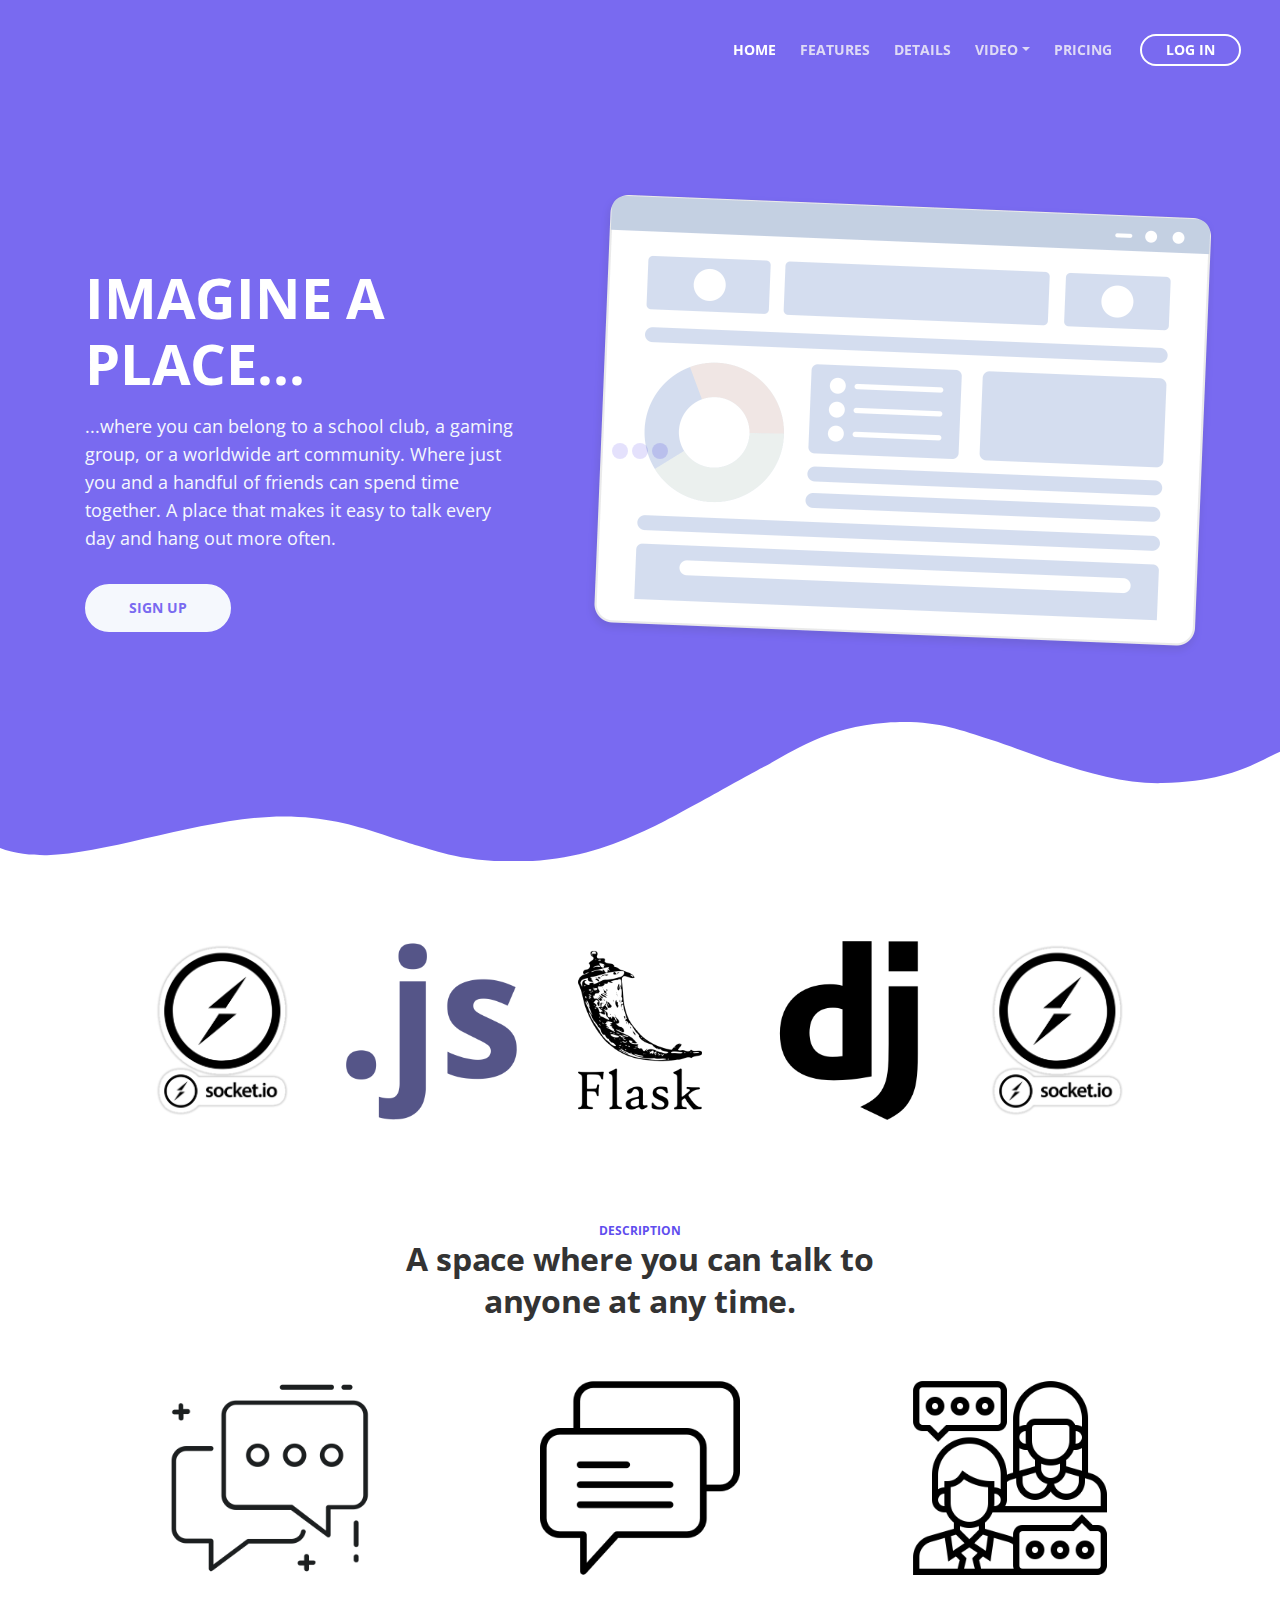
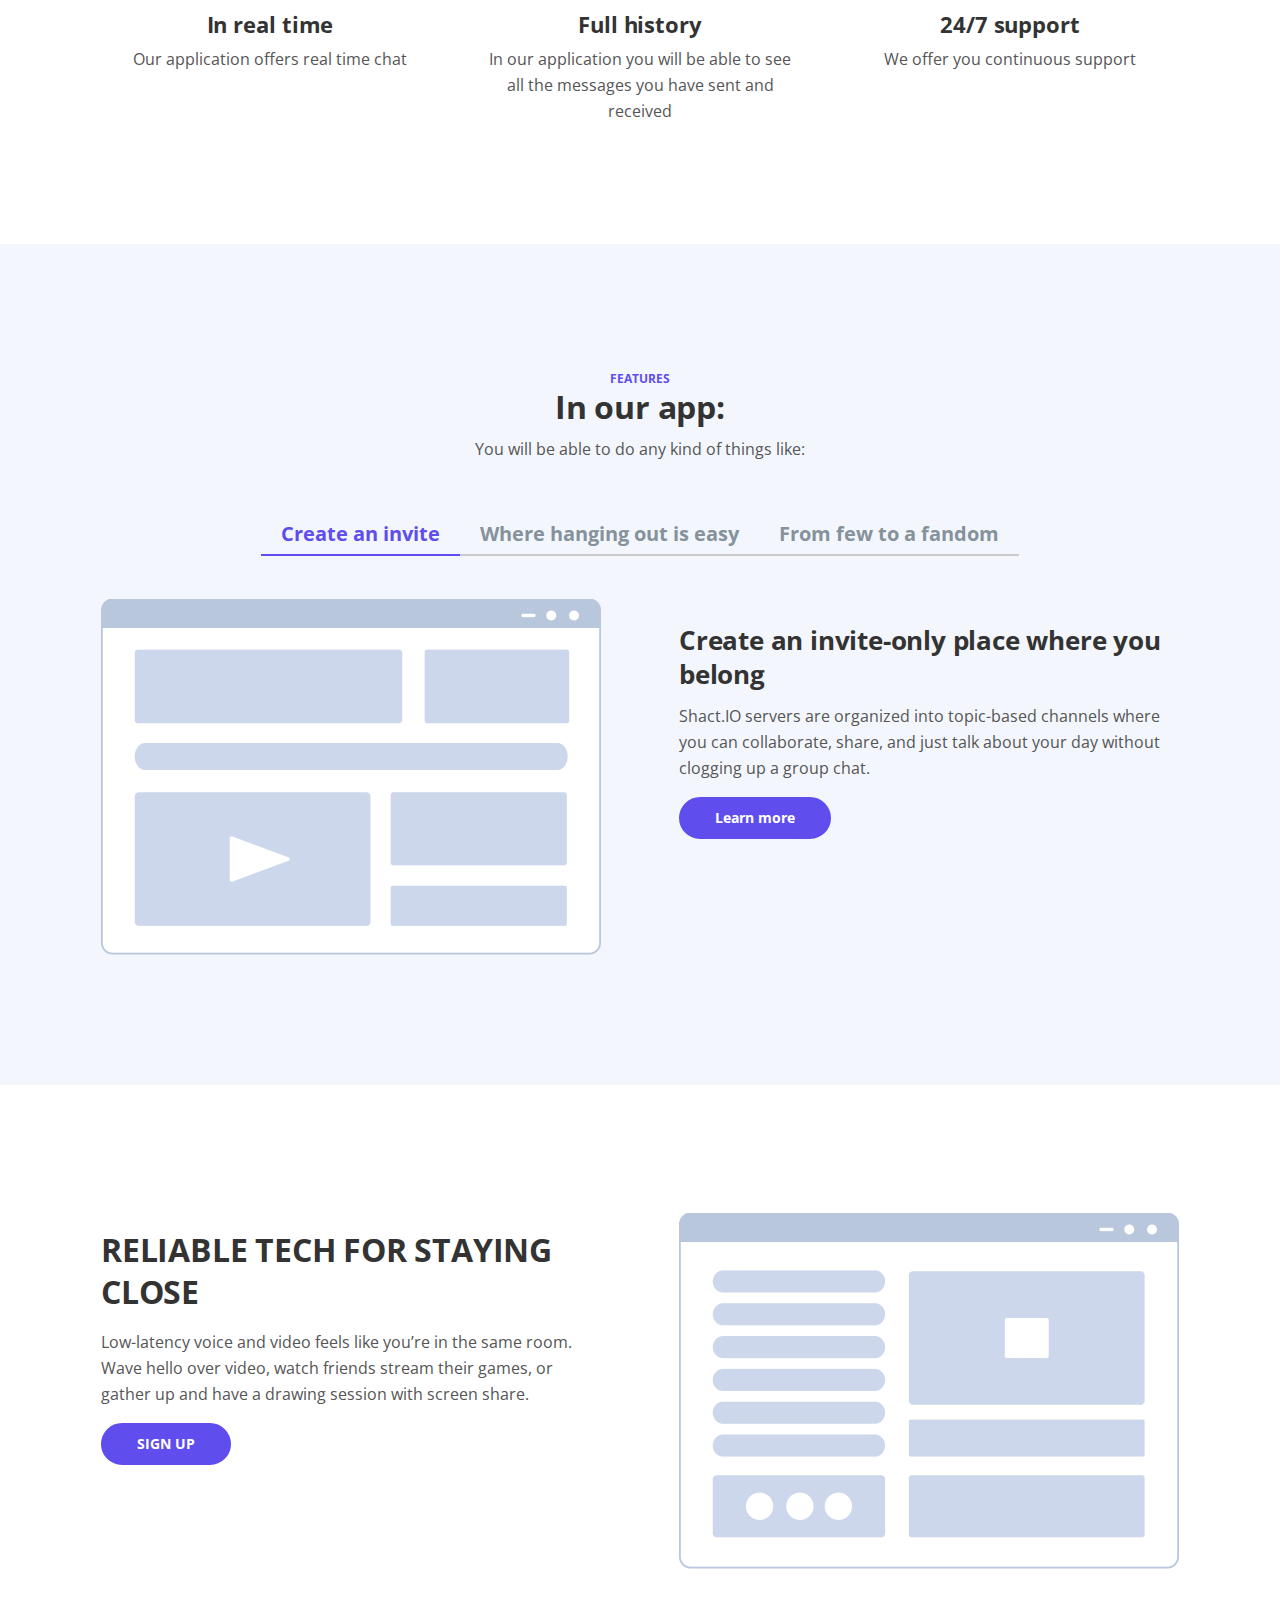
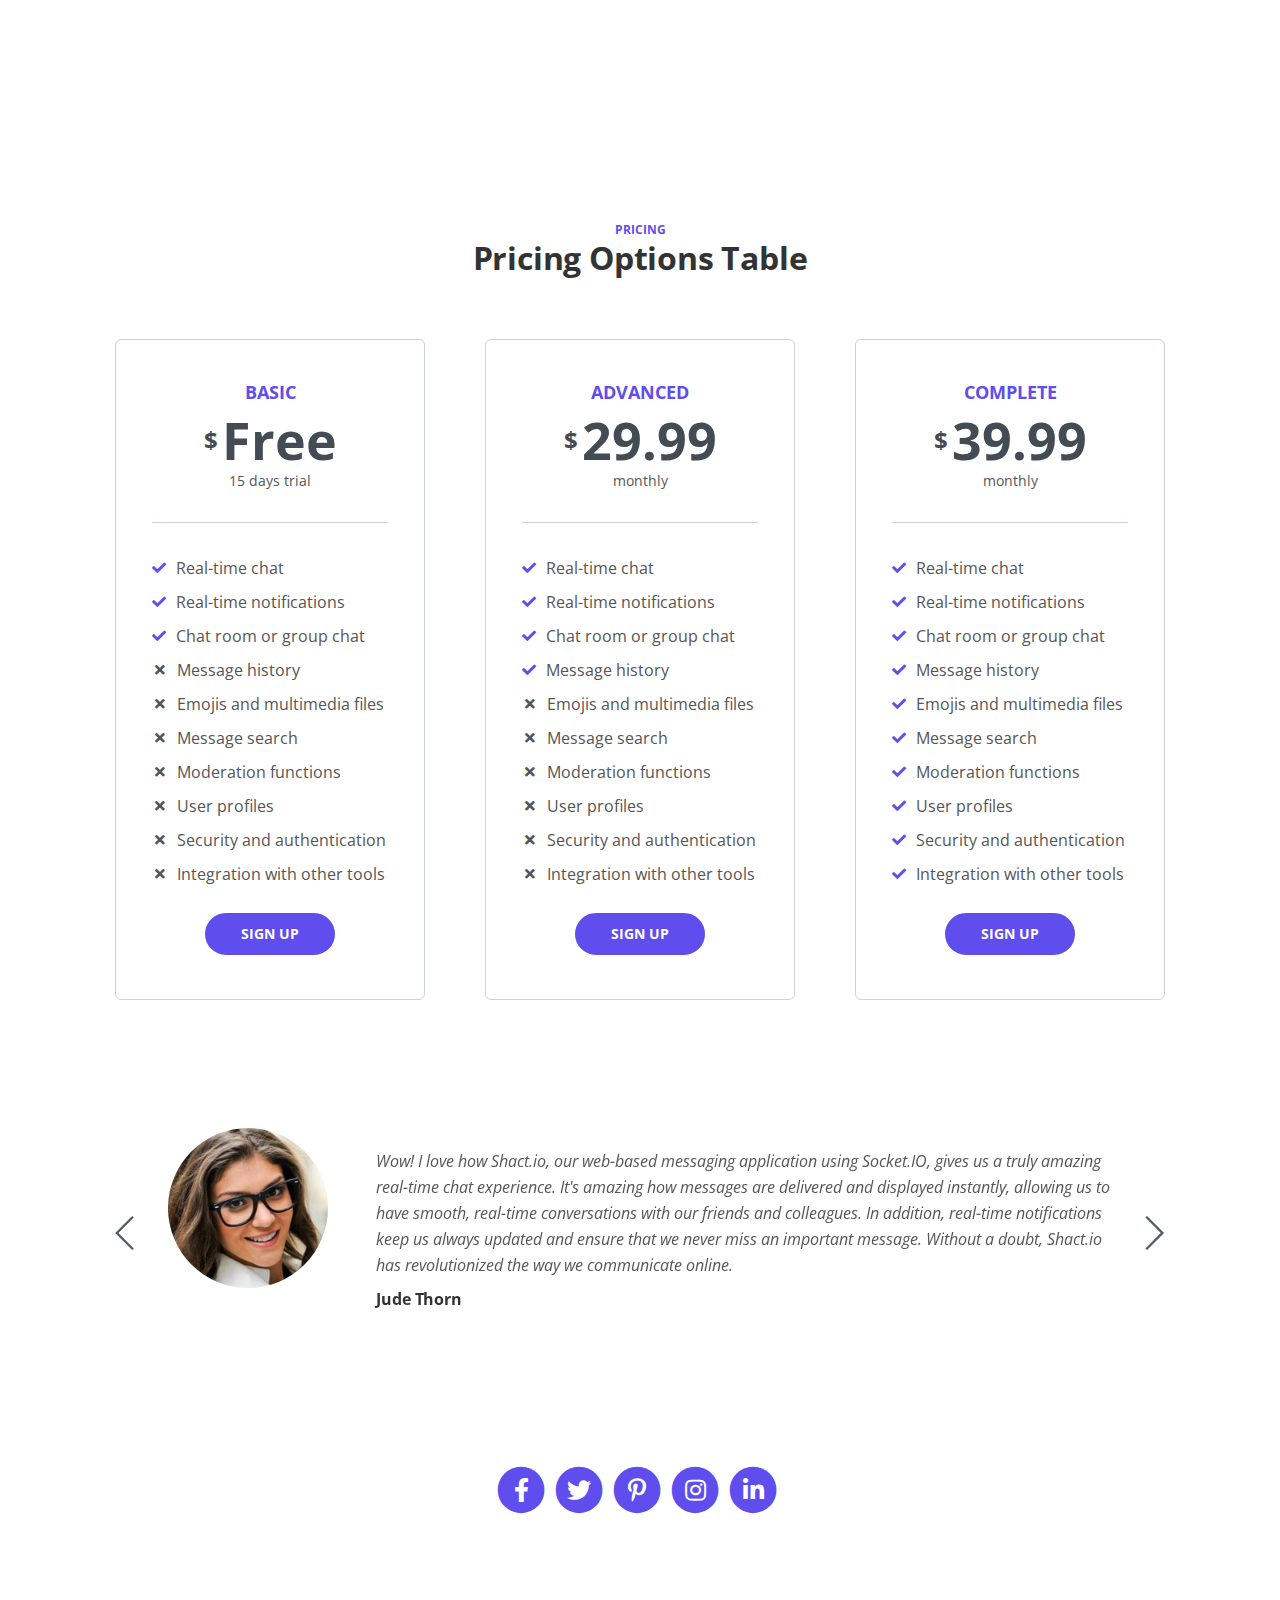
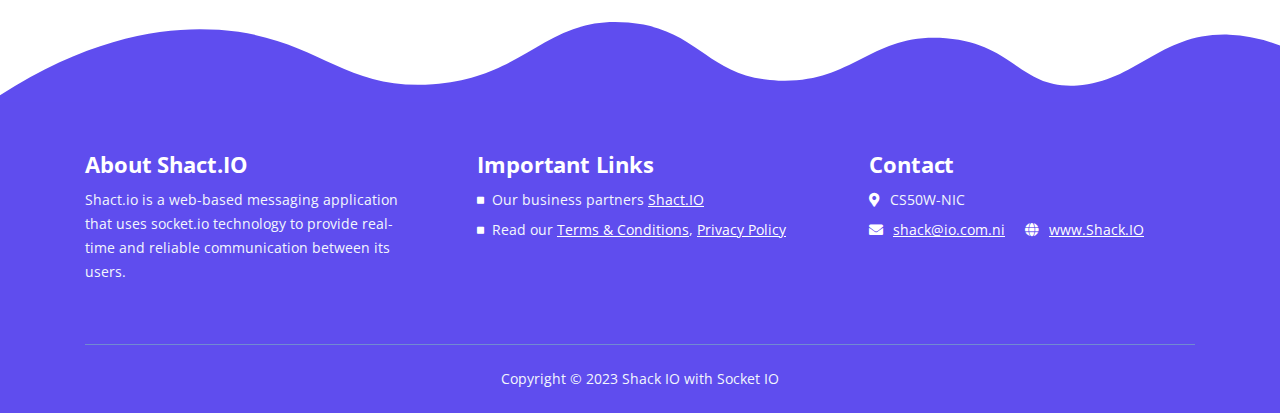
==== commit 17bc1050: "WebApp :construction:" ====
--- a/index.html
+++ b/index.html
@@ -154,7 +154,7 @@
                 <div class="col-lg-12">
 
                     <!-- Image Slider -->
-                    <div class="slider-container">
+                    <div class="slider-container" id="logos">
                         <div class="swiper-container image-slider">
                             <div class="swiper-wrapper">
                                 <div class="swiper-slide">
@@ -865,7 +865,7 @@
                                     </div> <!-- end of text-wrapper -->
                                 </div> <!-- end of swiper-slide -->
                                 <!-- end of slide -->
-                                
+
                             </div> <!-- end of swiper-wrapper -->
 
                             <!-- Add Arrows -->
@@ -884,9 +884,9 @@
     <!-- end of testimonials -->
 
 
-        <!-- Newsletter -->
-        <div class="form">
-            <div class="container">
+    <!-- Newsletter -->
+    <div class="form">
+        <div class="container">
             <div class="row">
                 <div class="col-lg-12">
                     <div class="icon-container">
@@ -949,8 +949,8 @@
                 <div class="col-md-4">
                     <div class="footer-col first">
                         <h4>About Shact.IO</h4>
-                        <p class="p-small">We're passionate about designing and developing one of the best marketing
-                            apps in the market</p>
+                        <p class="p-small">Shact.io is a web-based messaging application that uses socket.io technology
+                            to provide real-time and reliable communication between its users.</p>
                     </div>
                 </div> <!-- end of col -->
                 <div class="col-md-4">
@@ -960,7 +960,7 @@
                             <li class="media">
                                 <i class="fas fa-square"></i>
                                 <div class="media-body">Our business partners <a class="white"
-                                        href="#your-link">startupguide.com</a></div>
+                                        href="#logos">Shact.IO</a></div>
                             </li>
                             <li class="media">
                                 <i class="fas fa-square"></i>
@@ -977,13 +977,13 @@
                         <ul class="list-unstyled li-space-lg p-small">
                             <li class="media">
                                 <i class="fas fa-map-marker-alt"></i>
-                                <div class="media-body">22 Innovative, San Francisco, CA 94043, US</div>
+                                <div class="media-body">CS50W-NIC</div>
                             </li>
                             <li class="media">
                                 <i class="fas fa-envelope"></i>
                                 <div class="media-body"><a class="white"
-                                        href="mailto:contact@tivo.com">contact@tivo.com</a> <i
-                                        class="fas fa-globe"></i><a class="white" href="#your-link">www.tivo.com</a>
+                                        href="mailto:shack@io.com.ni">shack@io.com.ni</a> <i
+                                        class="fas fa-globe"></i><a class="white" href="#your-link">www.Shack.IO</a>
                                 </div>
                             </li>
                         </ul>
@@ -1000,8 +1000,7 @@
         <div class="container">
             <div class="row">
                 <div class="col-lg-12">
-                    <p class="p-small">Copyright © 2020 <a href="https://inovatik.com">Template by Inovatik</a><br>
-                        Distributed By <a href="https://themewagon.com" target="_blank">ThemeWagon</a>
+                    <p class="p-small">Copyright © 2023 <a href="">Shack IO with Socket IO</a><br>
                     </p>
                 </div> <!-- end of col -->
             </div> <!-- enf of row -->
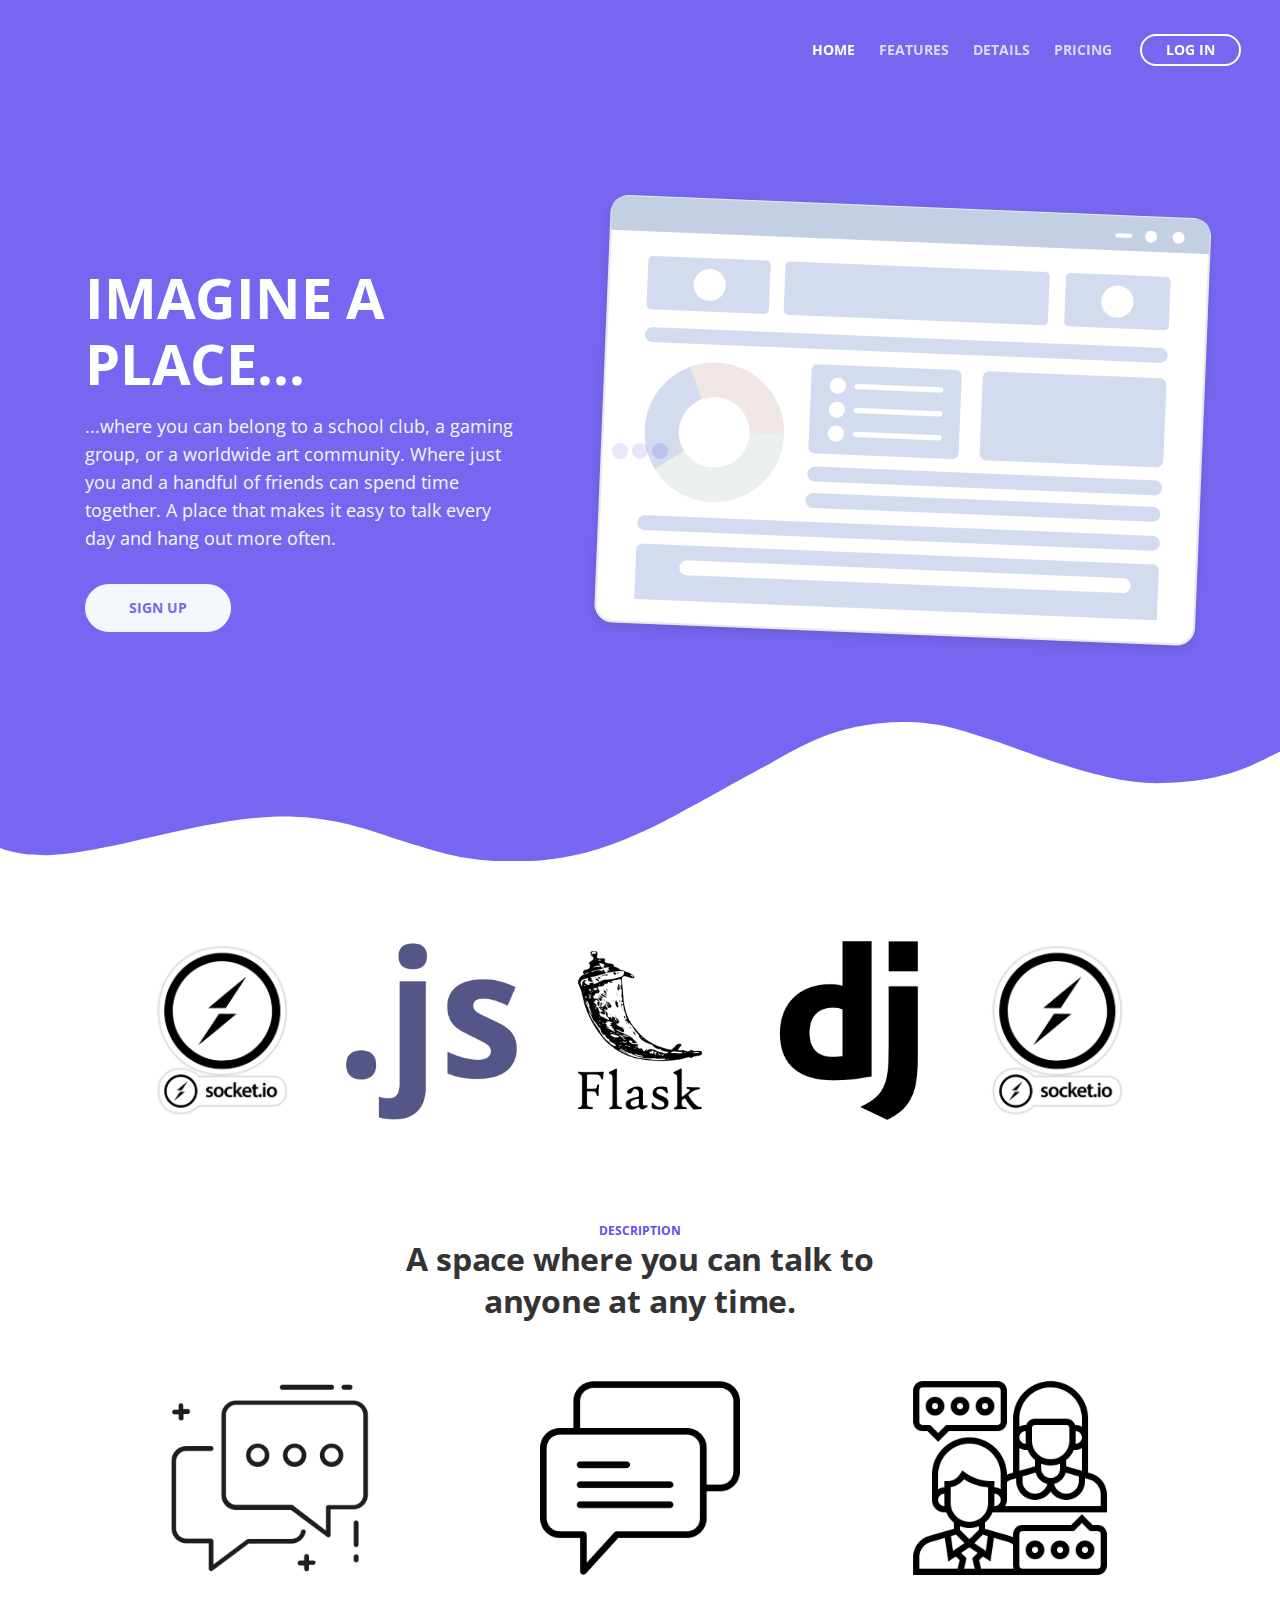
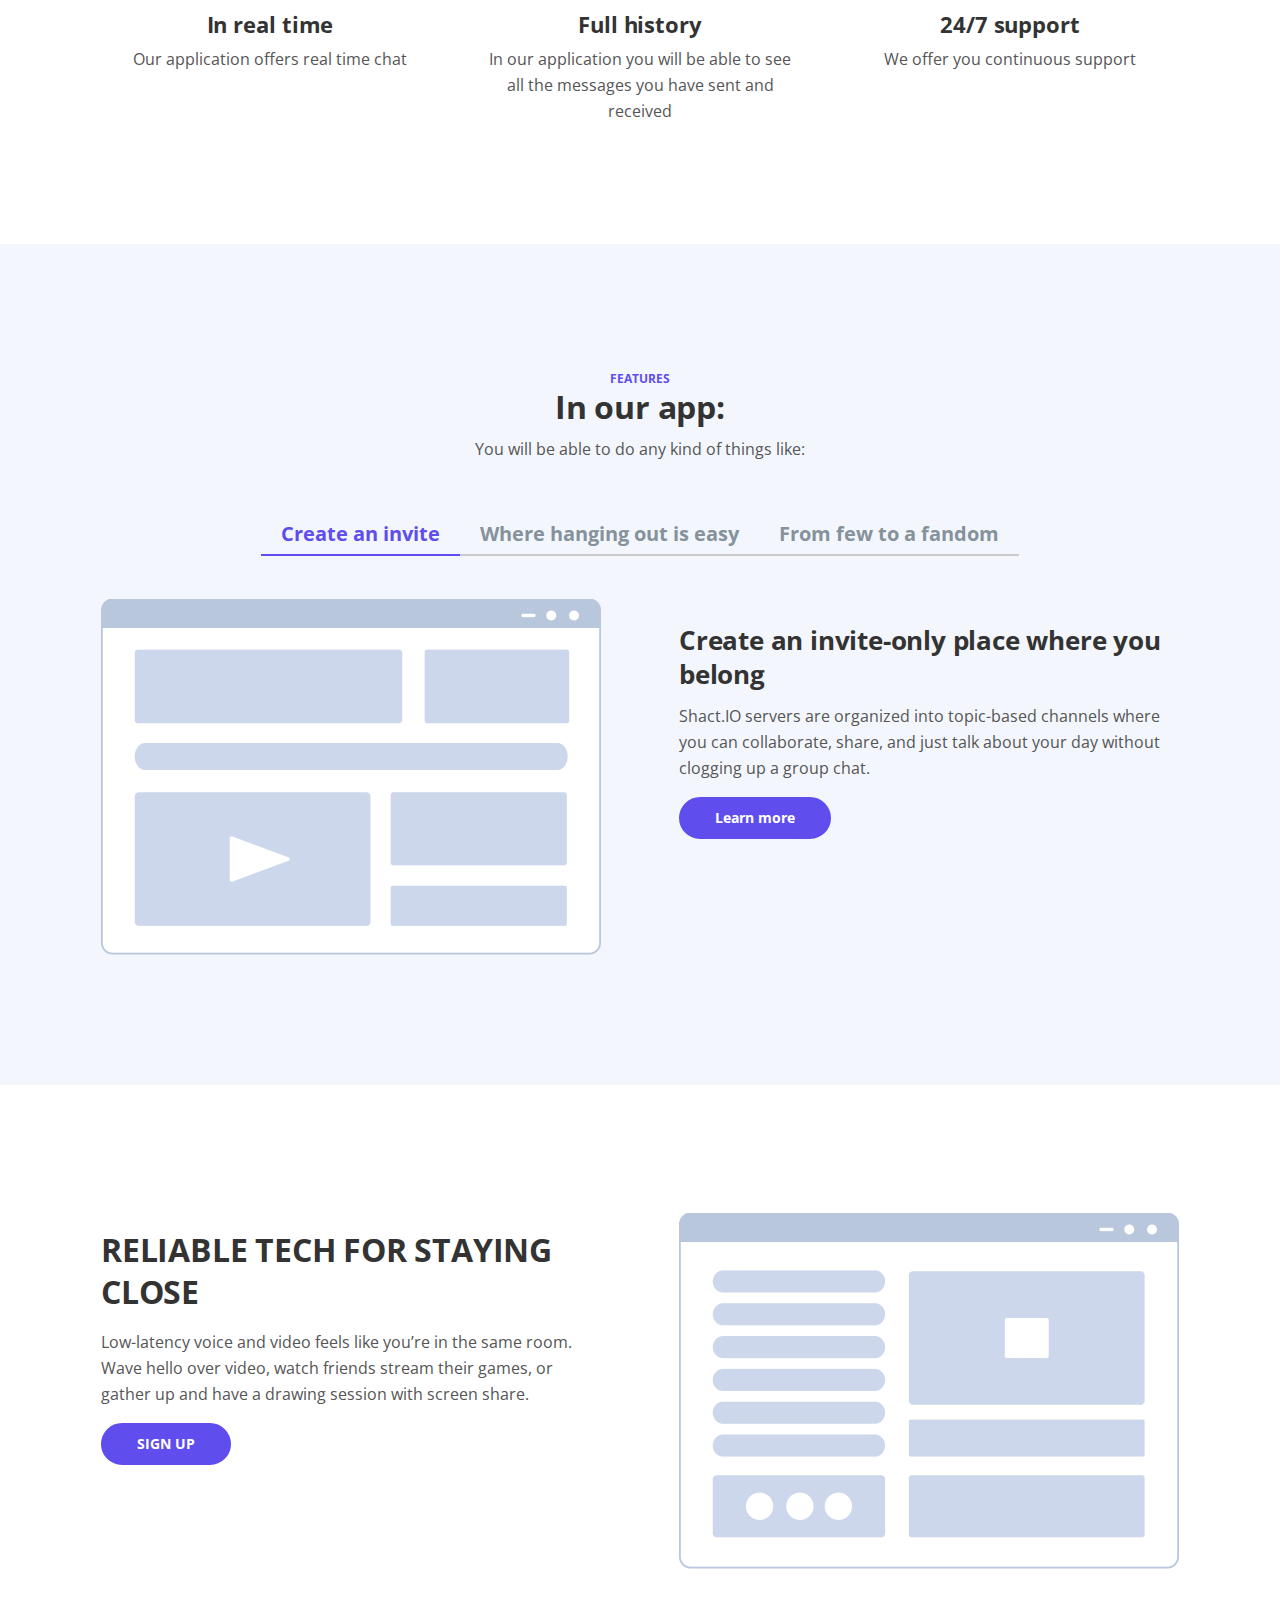
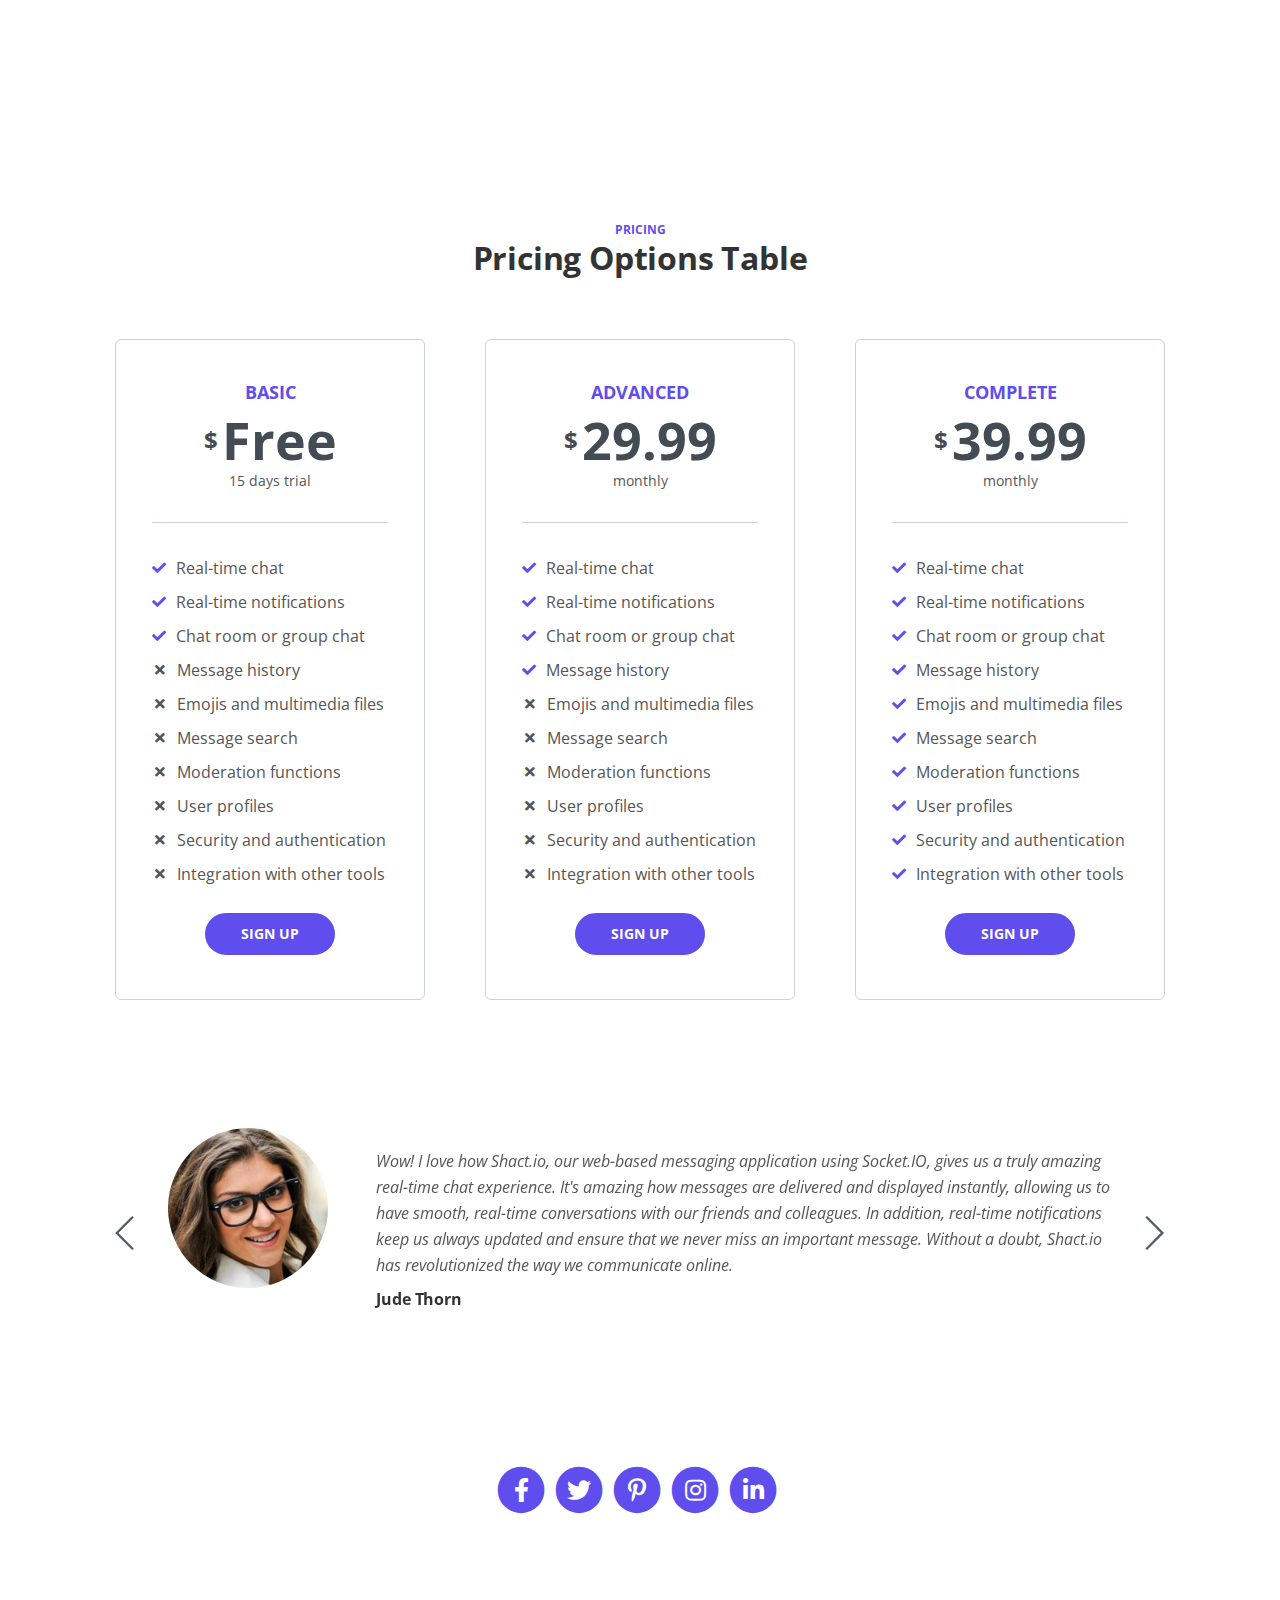
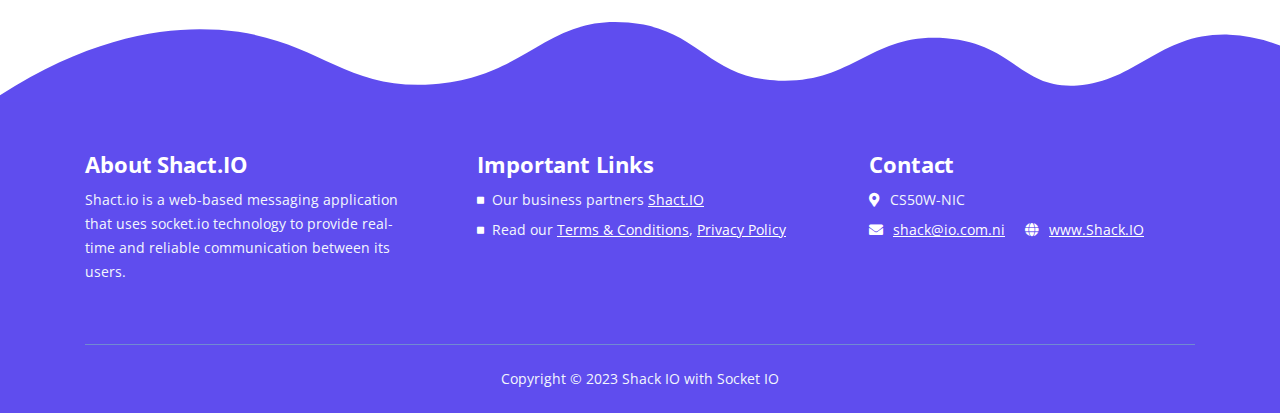
==== commit a2f8b1cd: "WebApp :construction:" ====
--- a/index.html
+++ b/index.html
@@ -78,20 +78,6 @@
                     <li class="nav-item">
                         <a class="nav-link page-scroll" href="#details">DETAILS</a>
                     </li>
-
-                    <!-- Dropdown Menu -->
-                    <li class="nav-item dropdown">
-                        <a class="nav-link dropdown-toggle page-scroll" href="#video" id="navbarDropdown" role="button"
-                            aria-haspopup="true" aria-expanded="false">VIDEO</a>
-                        <div class="dropdown-menu" aria-labelledby="navbarDropdown">
-                            <a class="dropdown-item" href="./templates/terms-conditions.html"><span
-                                    class="item-text">TERMS CONDITIONS</span></a>
-                            <div class="dropdown-items-divide-hr"></div>
-                            <a class="dropdown-item" href="./templates/privacy-policy.html"><span
-                                    class="item-text">PRIVACY POLICY</span></a>
-                        </div>
-                    </li>
-                    <!-- end of dropdown menu -->
 
                     <li class="nav-item">
                         <a class="nav-link page-scroll" href="#pricing">PRICING</a>
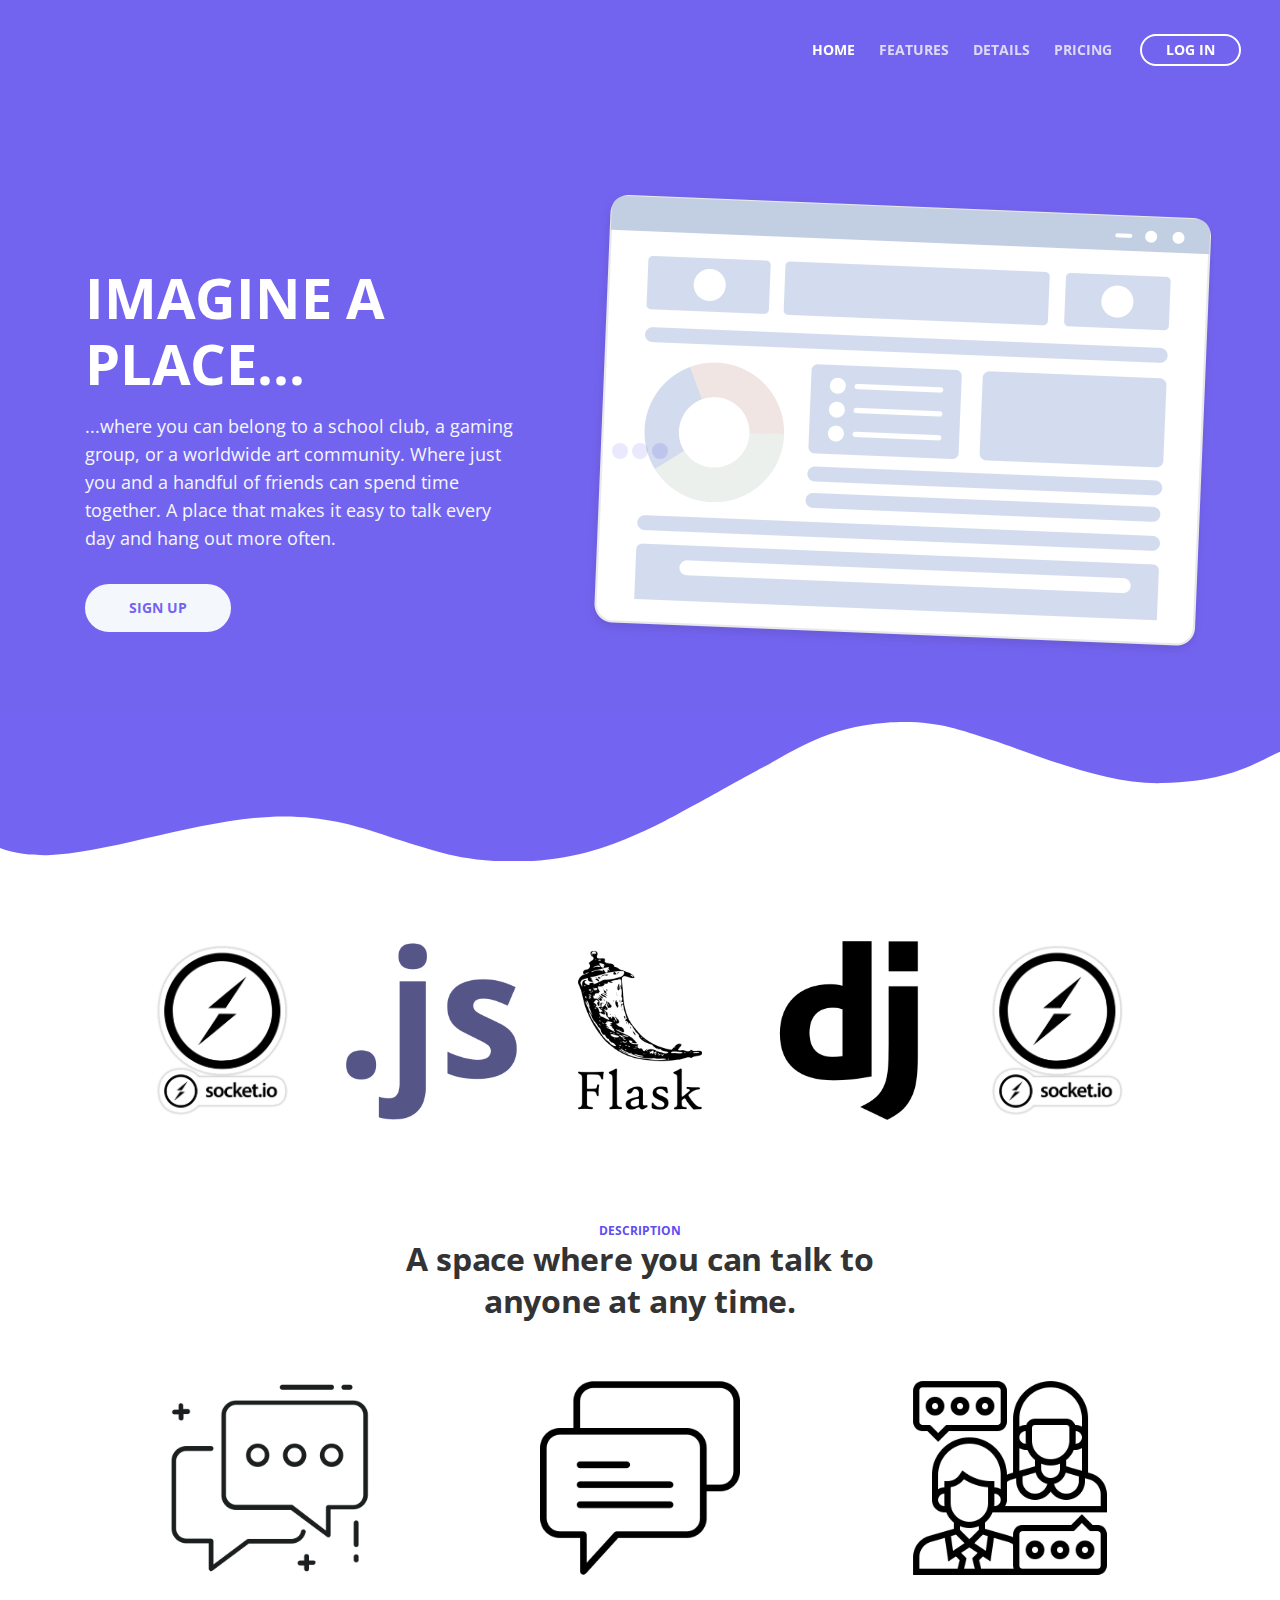
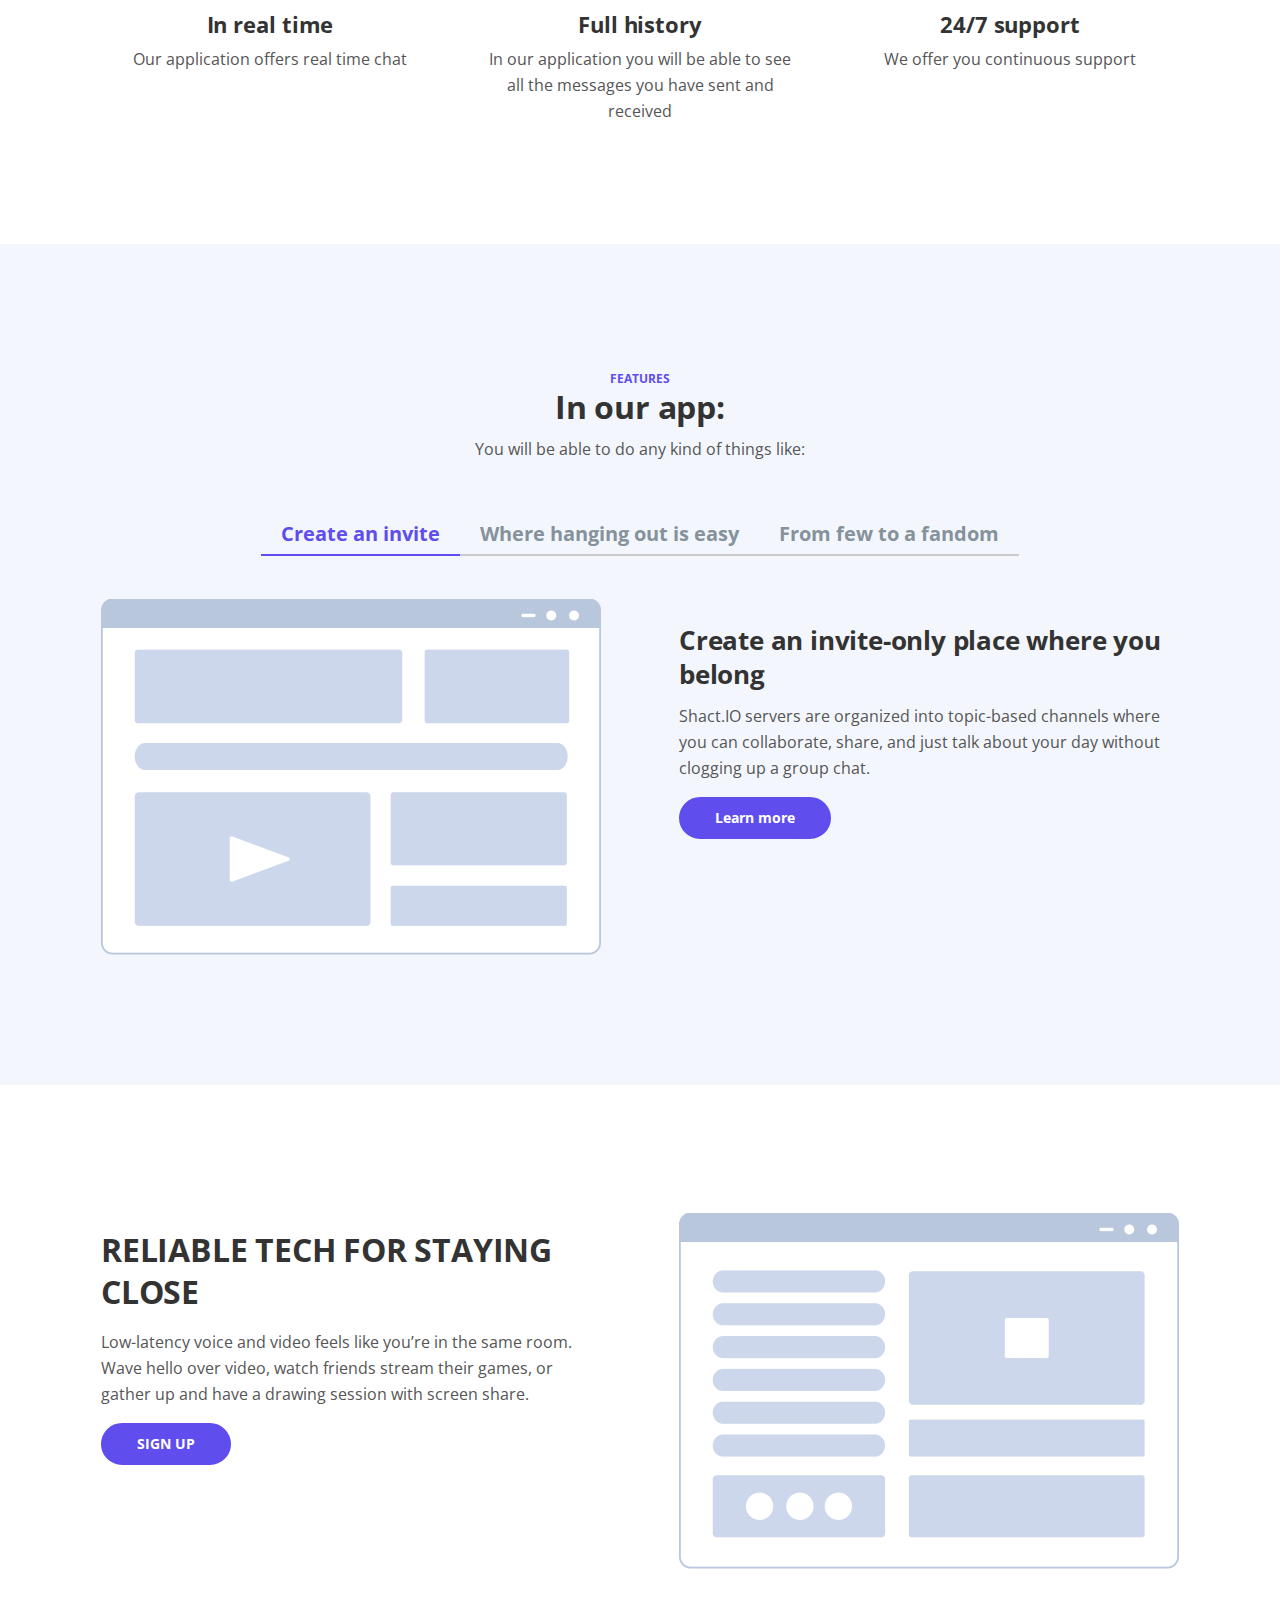
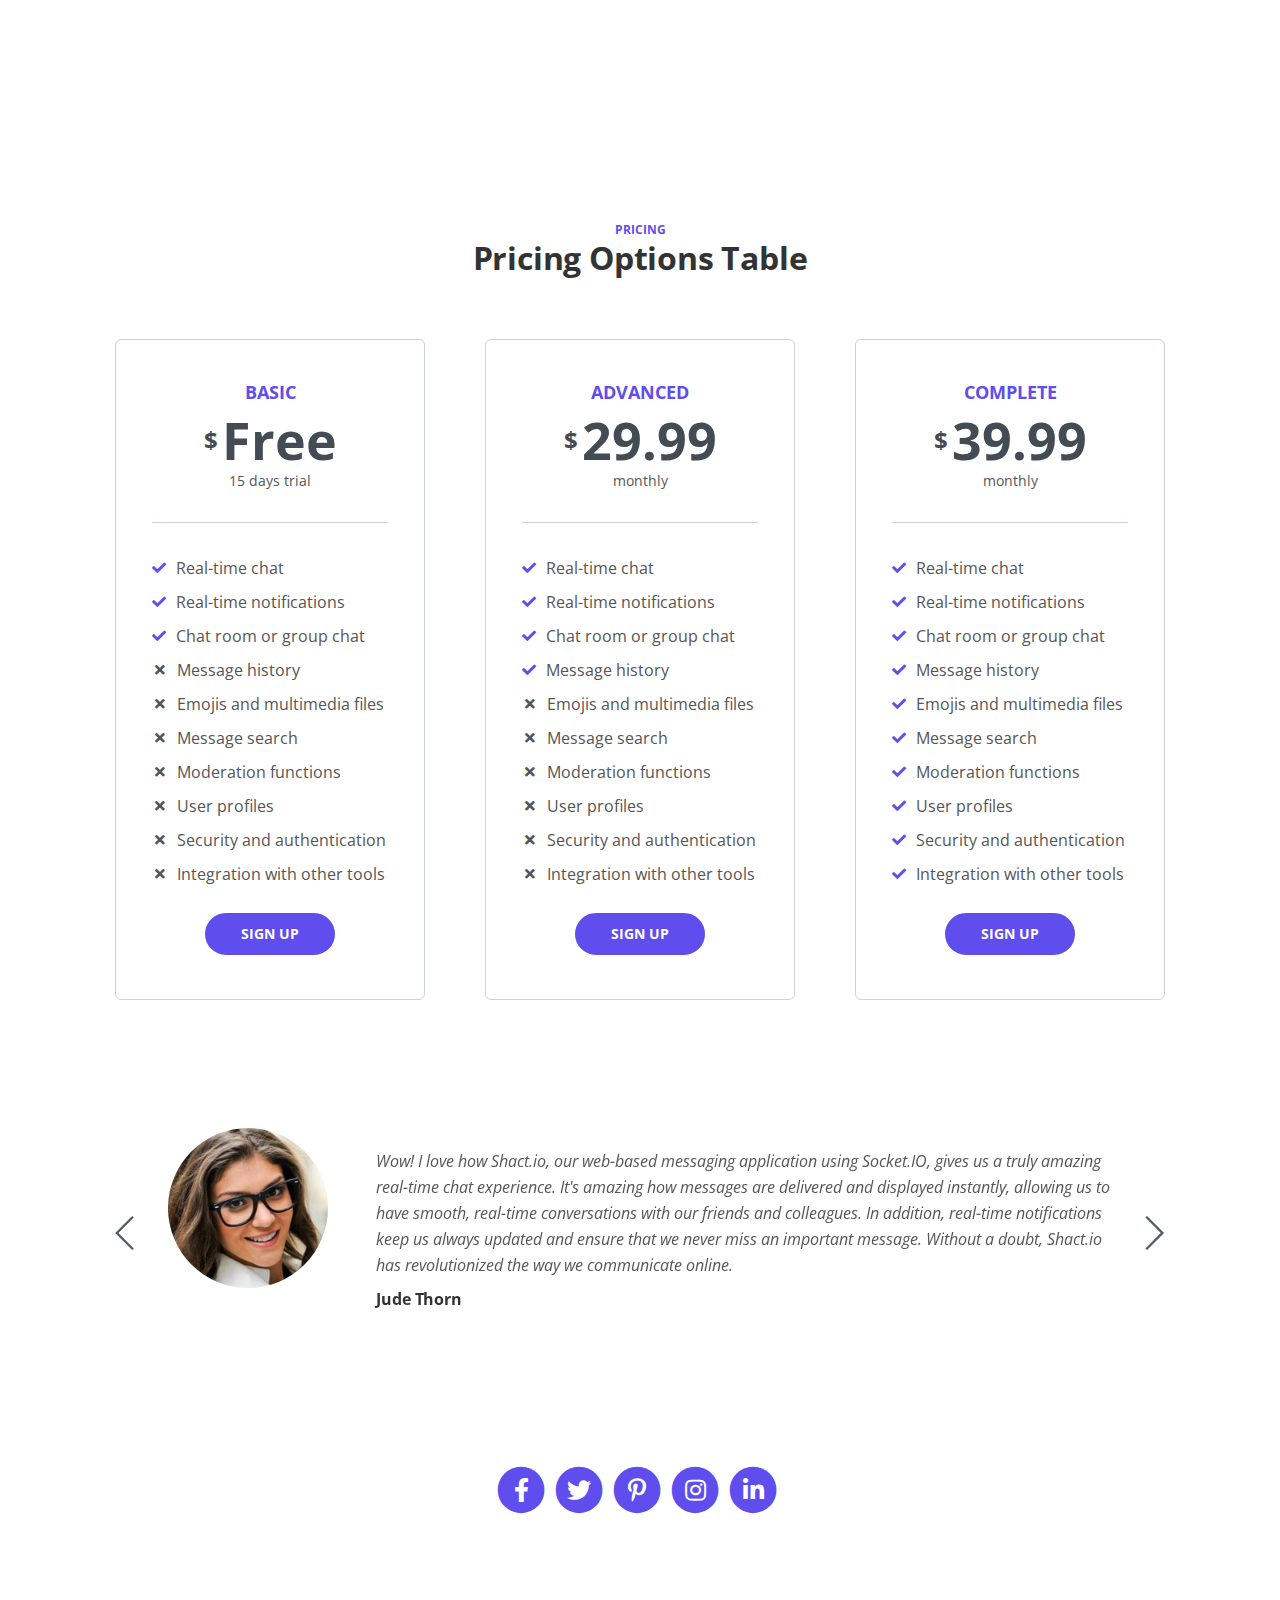
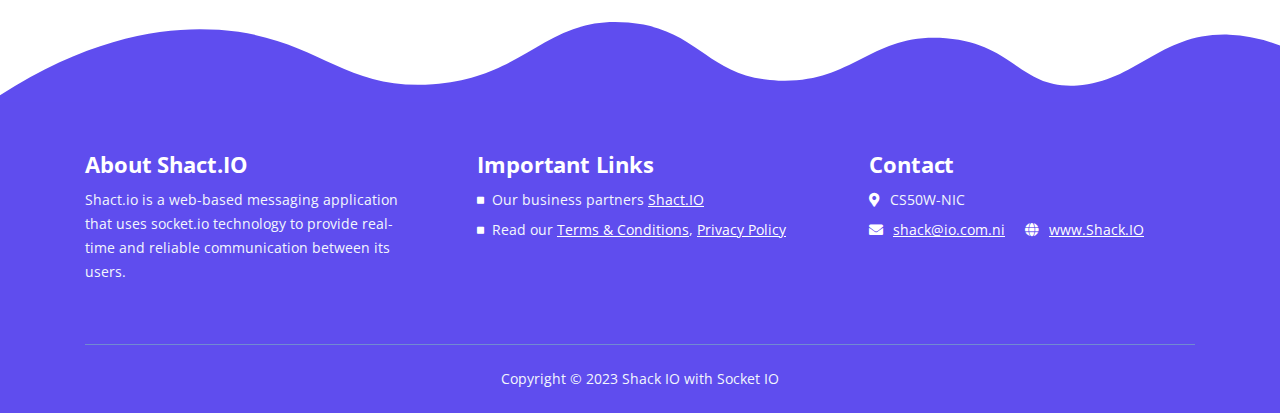
==== commit 25717f65: "WebApp :construction:" ====
--- a/index.html
+++ b/index.html
@@ -126,7 +126,7 @@
                 }
             </style>
         </defs>
-        <title>header-frame</title>
+        <title>Shack IO</title>
         <path class="cls-1"
             d="M0,283.054c22.75,12.98,53.1,15.2,70.635,14.808,92.115-2.077,238.3-79.9,354.895-79.938,59.97-.019,106.17,18.059,141.58,34,47.778,21.511,47.778,21.511,90,38.938,28.418,11.731,85.344,26.169,152.992,17.971,68.127-8.255,115.933-34.963,166.492-67.393,37.467-24.032,148.6-112.008,171.753-127.963,27.951-19.26,87.771-81.155,180.71-89.341,72.016-6.343,105.479,12.388,157.434,35.467,69.73,30.976,168.93,92.28,256.514,89.405,100.992-3.315,140.276-41.7,177-64.9V0.24H0V283.054Z" />
     </svg>
@@ -924,7 +924,7 @@
                 }
             </style>
         </defs>
-        <title>footer-frame</title>
+        <title>Shack IO</title>
         <path class="cls-2"
             d="M0,72.427C143,12.138,255.5,4.577,328.644,7.943c147.721,6.8,183.881,60.242,320.83,53.737,143-6.793,167.826-68.128,293-60.9,109.095,6.3,115.68,54.364,225.251,57.319,113.58,3.064,138.8-47.711,251.189-41.8,104.012,5.474,109.713,50.4,197.369,46.572,89.549-3.91,124.375-52.563,227.622-50.155A338.646,338.646,0,0,1,1920,23.467V79.75H0V72.427Z"
             transform="translate(0 -0.188)" />
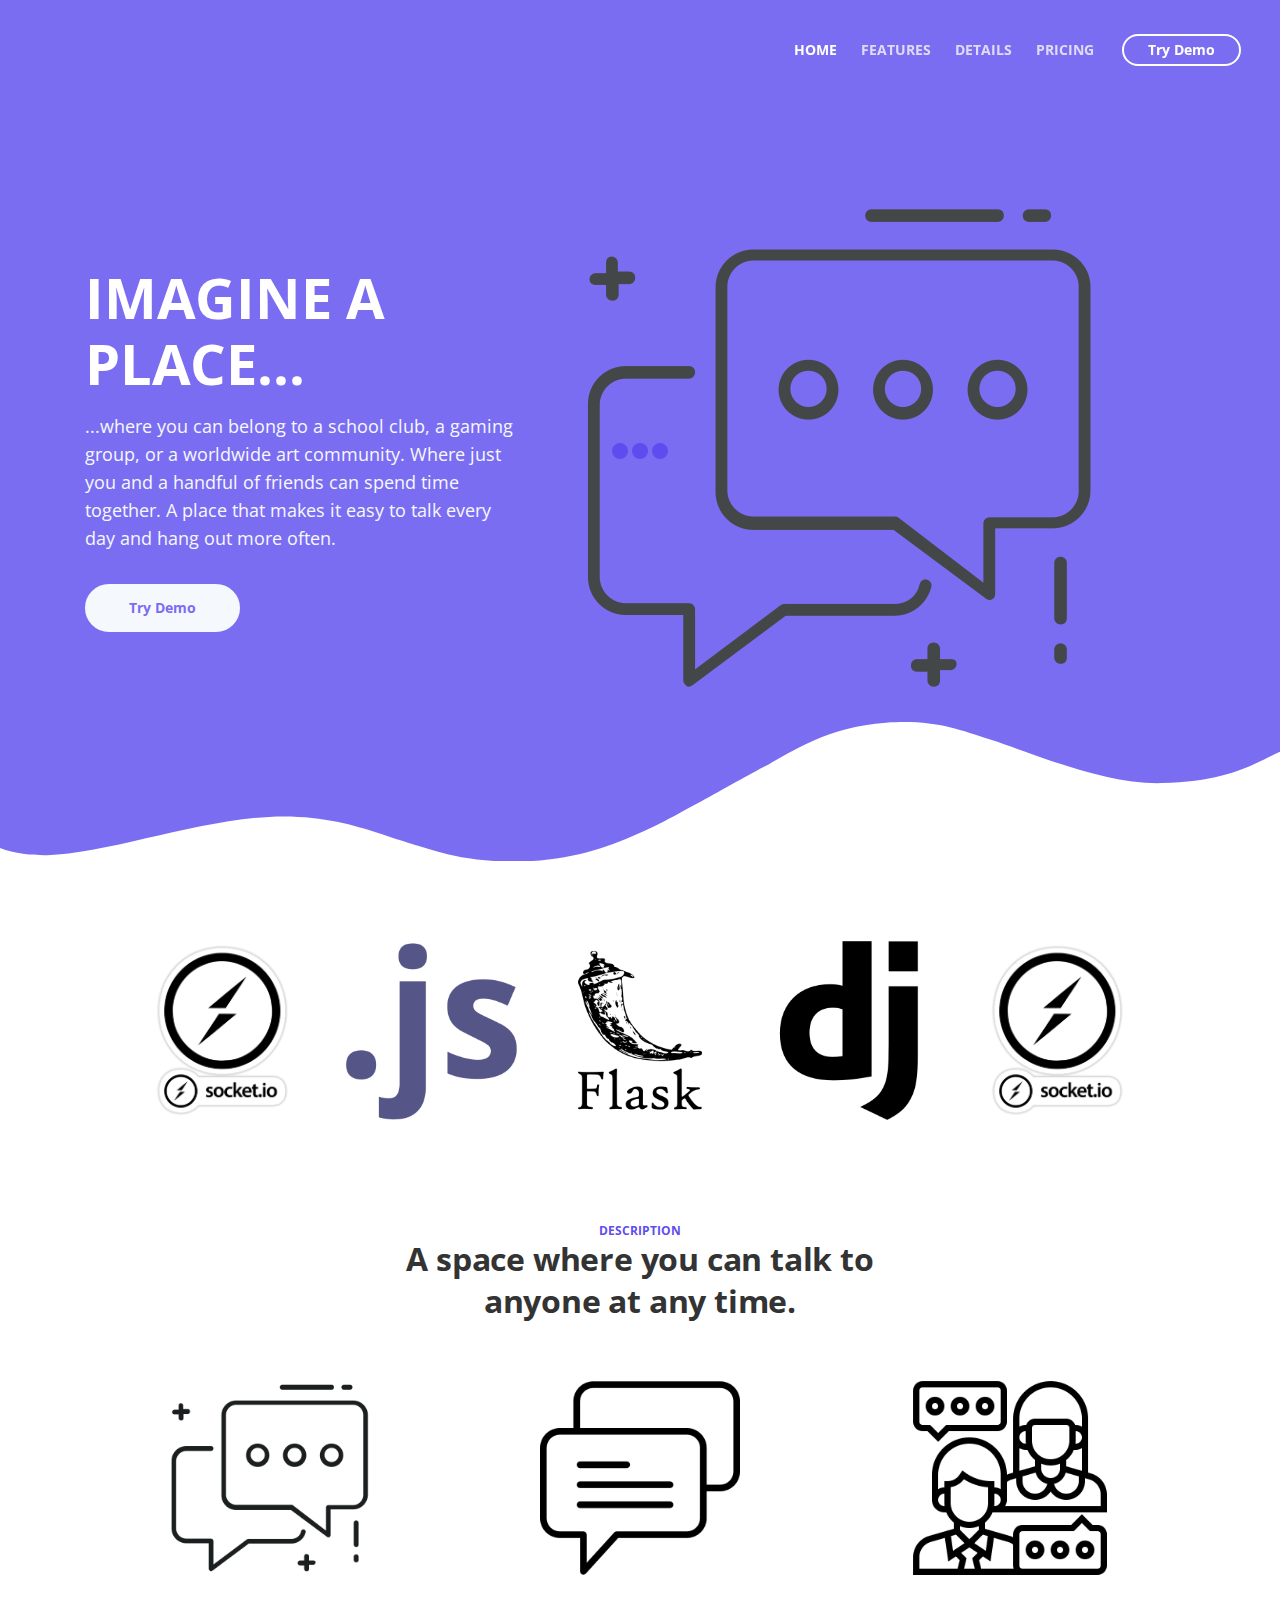
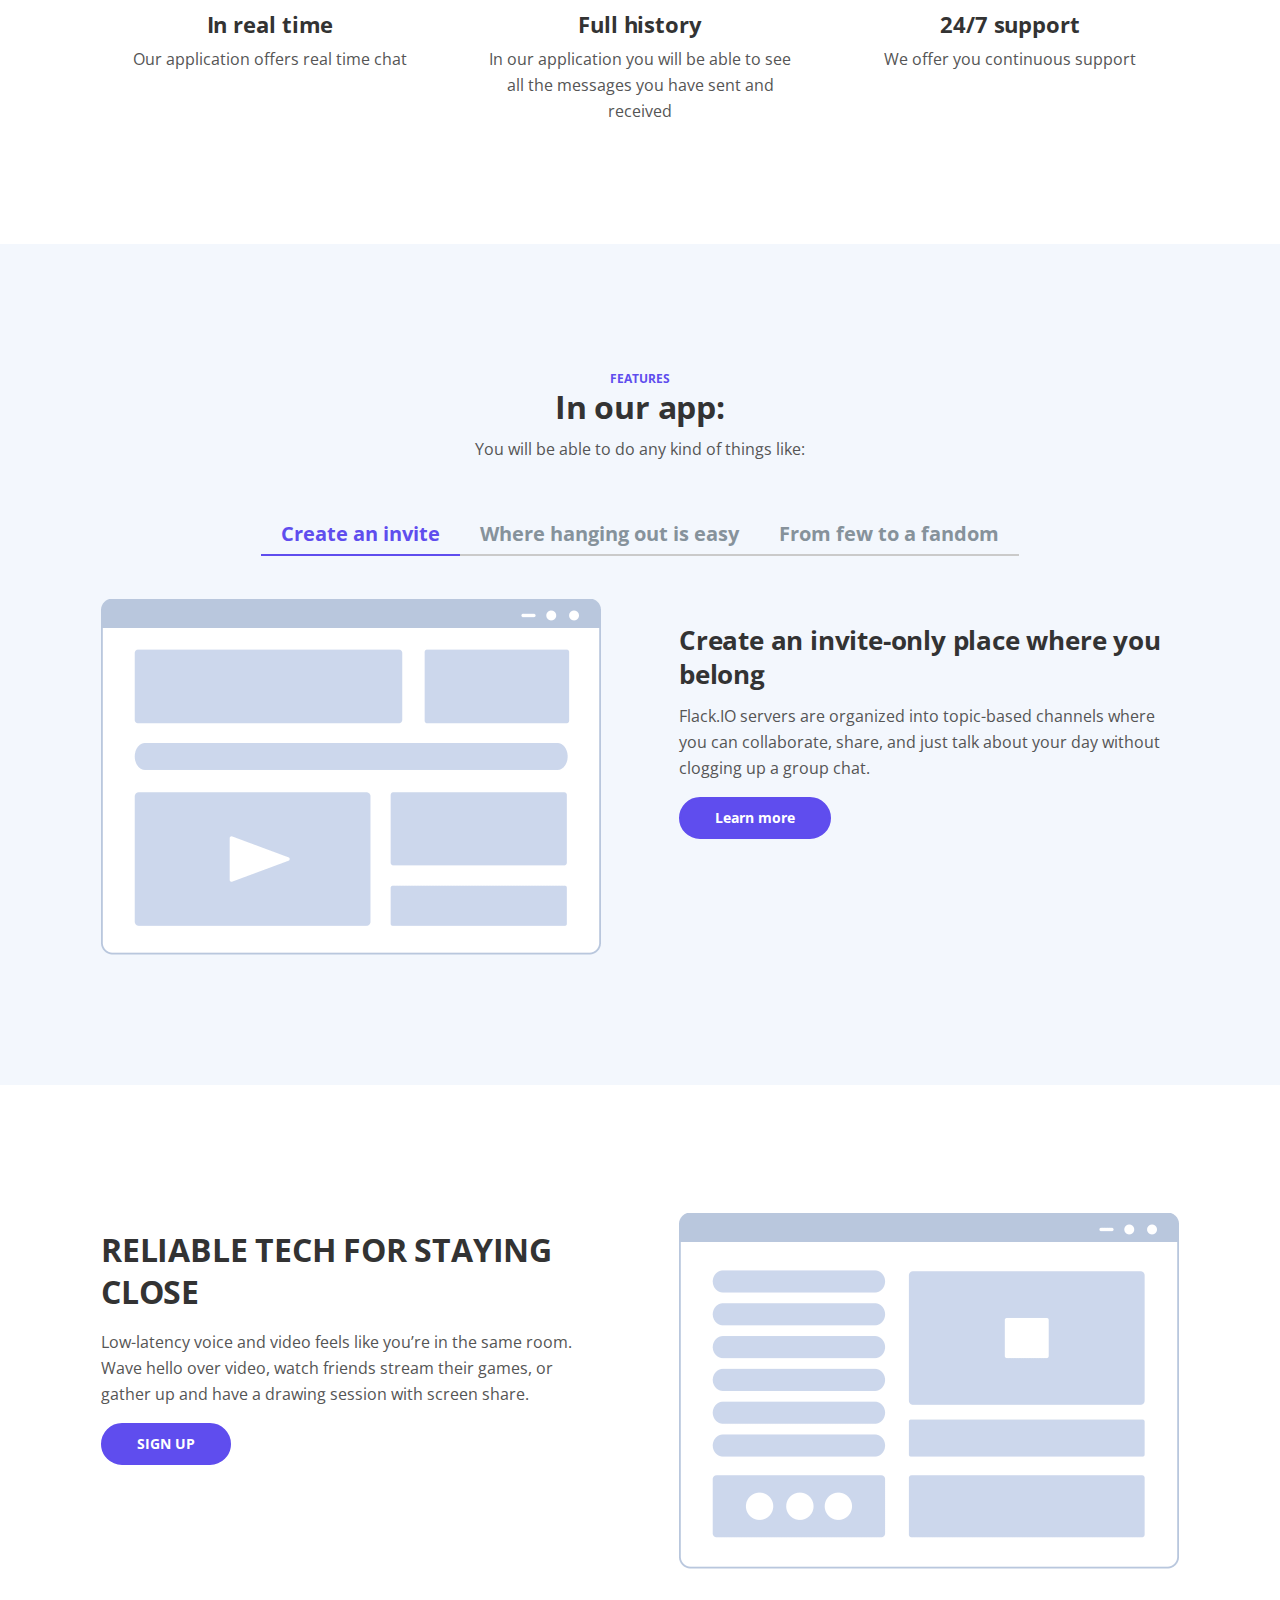
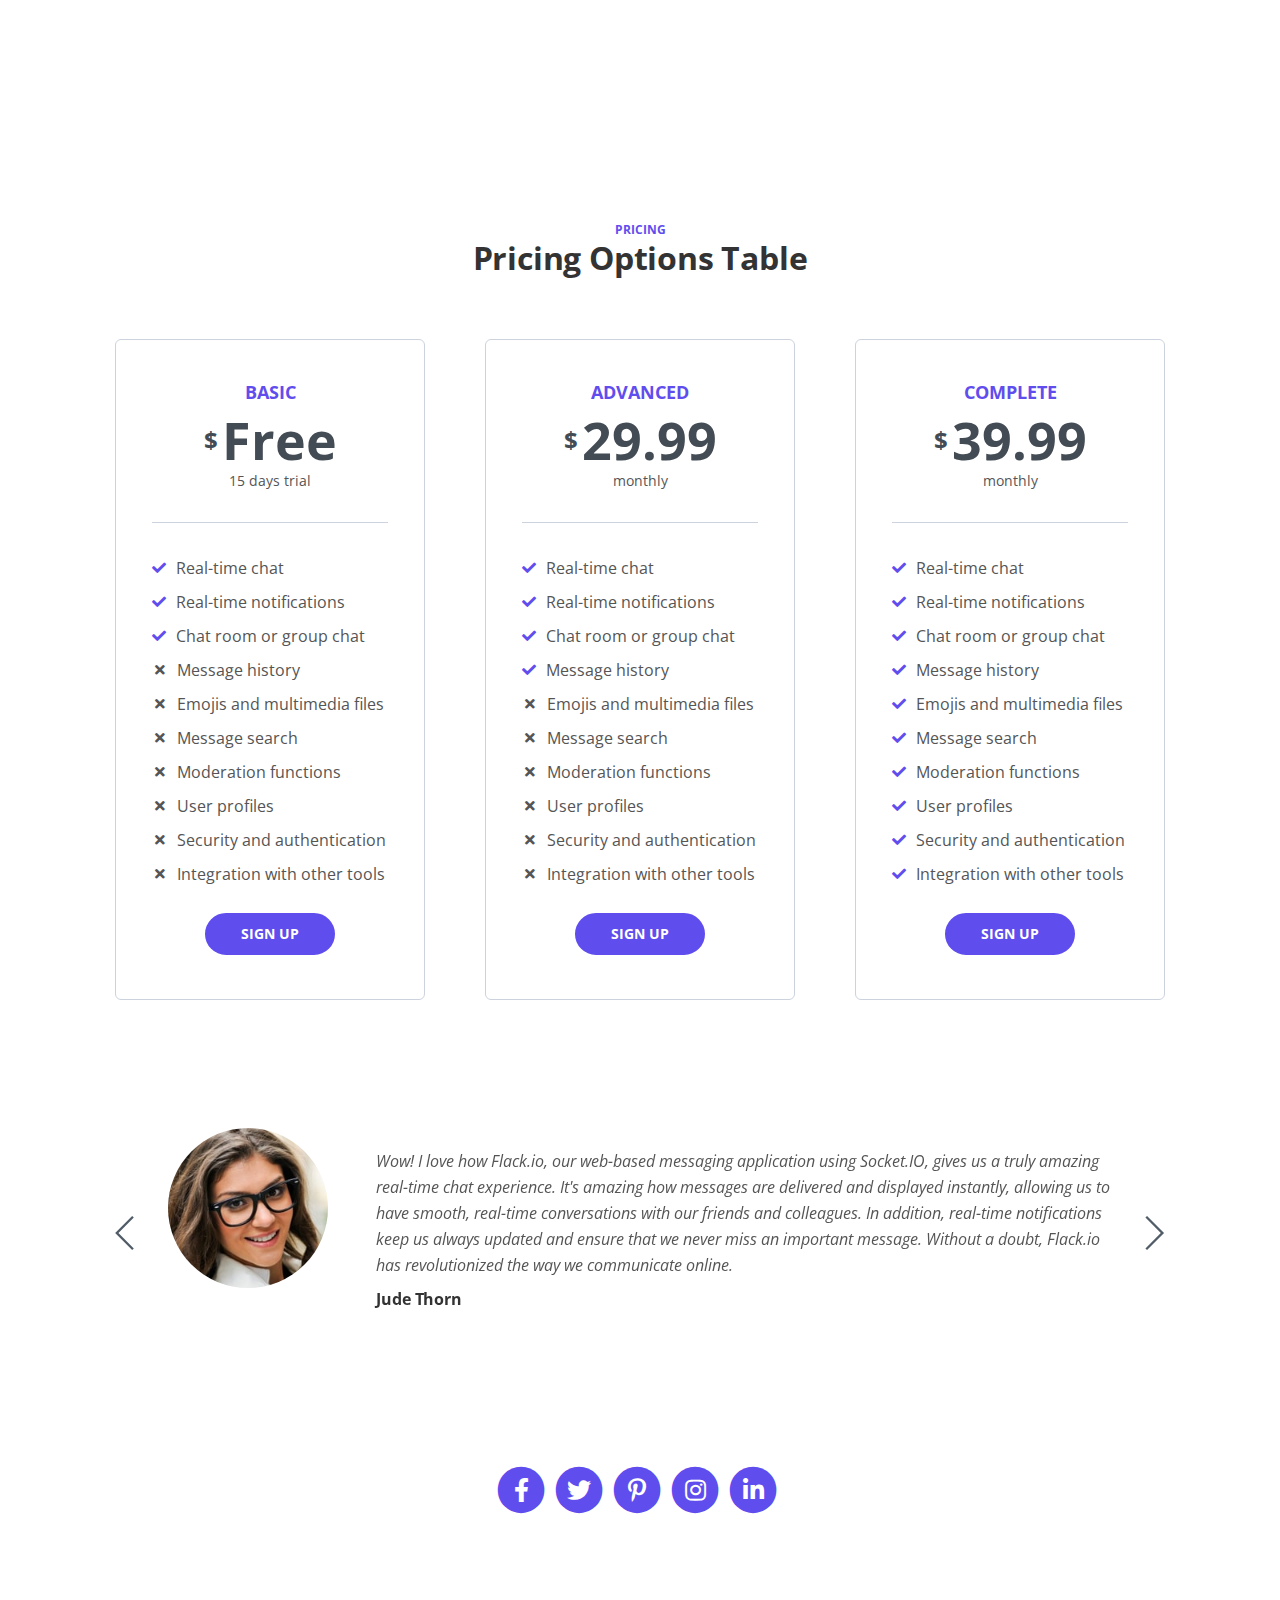
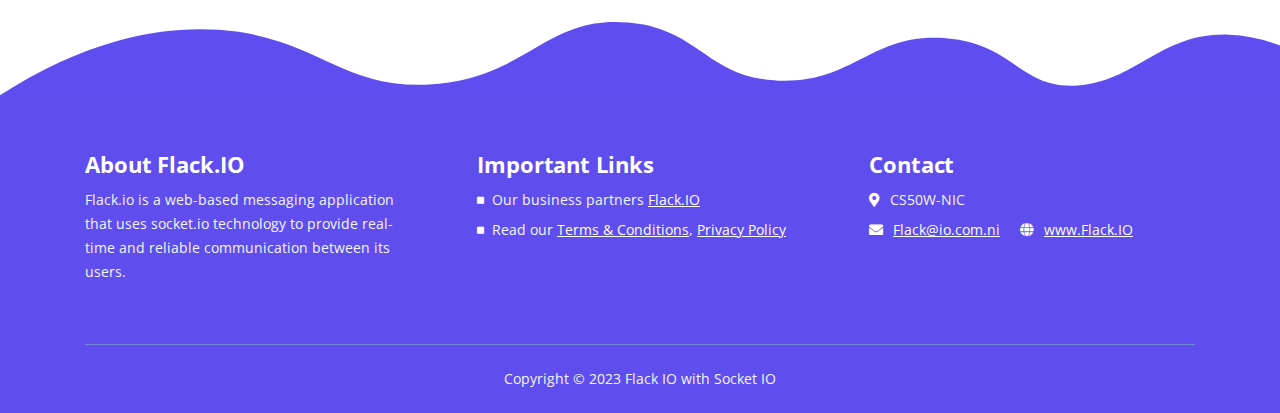
==== commit d065673c: ":construction:" ====
--- a/index.html
+++ b/index.html
@@ -20,7 +20,7 @@
     <meta property="og:type" content="article" />
 
     <!-- Website Title -->
-    <title>Shact.IO</title>
+    <title>Flack.IO</title>
 
     <!-- Styles -->
     <link href="https://fonts.googleapis.com/css?family=Open+Sans:400,400i,700&display=swap&subset=latin-ext"
@@ -84,7 +84,7 @@
                     </li>
                 </ul>
                 <span class="nav-item">
-                    <a class="btn-outline-sm" href="./templates/log-in.html">LOG IN</a>
+                    <a class="btn-outline-sm" href="./templates/chat.html">Try Demo</a>
                 </span>
             </div>
         </div> <!-- end of container -->
@@ -103,13 +103,13 @@
                             <p class="p-large">...where you can belong to a school club, a gaming group, or a worldwide
                                 art community. Where just you and a handful of friends can spend time together. A place
                                 that makes it easy to talk every day and hang out more often.</p>
-                            <a class="btn-solid-lg page-scroll" href="./templates/sign-up.html">SIGN UP</a>
+                            <a class="btn-solid-lg page-scroll" href="./templates/chat.html">Try Demo</a>
                         </div> <!-- end of text-container -->
                     </div> <!-- end of col -->
                     <div class="col-lg-6 col-xl-7">
                         <div class="image-container">
                             <div class="img-wrapper">
-                                <img class="img-fluid" src="./static/images/header-software-app.png" alt="alternative">
+                                <img class="img-fluid" src="./static/images/chat1.png" alt="alternative">
                             </div> <!-- end of img-wrapper -->
                         </div> <!-- end of image-container -->
                     </div> <!-- end of col -->
@@ -126,7 +126,7 @@
                 }
             </style>
         </defs>
-        <title>Shack IO</title>
+        <title>Flack IO</title>
         <path class="cls-1"
             d="M0,283.054c22.75,12.98,53.1,15.2,70.635,14.808,92.115-2.077,238.3-79.9,354.895-79.938,59.97-.019,106.17,18.059,141.58,34,47.778,21.511,47.778,21.511,90,38.938,28.418,11.731,85.344,26.169,152.992,17.971,68.127-8.255,115.933-34.963,166.492-67.393,37.467-24.032,148.6-112.008,171.753-127.963,27.951-19.26,87.771-81.155,180.71-89.341,72.016-6.343,105.479,12.388,157.434,35.467,69.73,30.976,168.93,92.28,256.514,89.405,100.992-3.315,140.276-41.7,177-64.9V0.24H0V283.054Z" />
     </svg>
@@ -267,7 +267,7 @@
                                 <div class="col-lg-6">
                                     <div class="text-container">
                                         <h3>Create an invite-only place where you belong</h3>
-                                        <p>Shact.IO servers are organized into topic-based channels where you can
+                                        <p>Flack.IO servers are organized into topic-based channels where you can
                                             collaborate,
                                             share, and just talk about your day without clogging up a group chat.
                                             <!-- <a class="blue page-scroll" href="./templates/sign-up.html">Sign Up Form</a>
@@ -428,7 +428,7 @@
                             <div class="media-body">Fast email checking</div>
                         </li>
                     </ul>
-                    <a class="btn-solid-reg mfp-close" href="./templates/sign-up.html">SIGN UP</a> <a
+                    <a class="btn-solid-reg mfp-close" href="#">SIGN UP</a> <a
                         class="btn-outline-reg mfp-close as-button" href="#screenshots">BACK</a>
                 </div> <!-- end of col -->
             </div> <!-- end of row -->
@@ -478,7 +478,7 @@
                             <div class="media-body">Fast email checking</div>
                         </li>
                     </ul>
-                    <a class="btn-solid-reg mfp-close" href="./templates/sign-up.html">SIGN UP</a> <a
+                    <a class="btn-solid-reg mfp-close" href="#">SIGN UP</a> <a
                         class="btn-outline-reg mfp-close as-button" href="#screenshots">BACK</a>
                 </div> <!-- end of col -->
             </div> <!-- end of row -->
@@ -528,7 +528,7 @@
                             <div class="media-body">Fast email checking</div>
                         </li>
                     </ul>
-                    <a class="btn-solid-reg mfp-close" href="./templates/sign-up.html">SIGN UP</a> <a
+                    <a class="btn-solid-reg mfp-close" href="#">SIGN UP</a> <a
                         class="btn-outline-reg mfp-close as-button" href="#screenshots">BACK</a>
                 </div> <!-- end of col -->
             </div> <!-- end of row -->
@@ -558,7 +558,7 @@
                                 <div class="media-body">Targeted client base with Tivo's efficient technology</div>
                             </li>
                         </ul> -->
-                        <a class="btn-solid-reg page-scroll" href="./templates/sign-up.html">SIGN UP</a>
+                        <a class="btn-solid-reg page-scroll" href="#">SIGN UP</a>
                     </div> <!-- end of text-container -->
                 </div> <!-- end of col -->
                 <div class="col-lg-6">
@@ -633,7 +633,7 @@
                                 </li>
                             </ul>
                             <div class="button-wrapper">
-                                <a class="btn-solid-reg page-scroll" href="./templates/sign-up.html">SIGN UP</a>
+                                <a class="btn-solid-reg page-scroll" href="#">SIGN UP</a>
                             </div>
                         </div>
                     </div> <!-- end of card -->
@@ -689,7 +689,7 @@
                                 </li>
                             </ul>
                             <div class="button-wrapper">
-                                <a class="btn-solid-reg page-scroll" href="./templates/sign-up.html">SIGN UP</a>
+                                <a class="btn-solid-reg page-scroll" href="#">SIGN UP</a>
                             </div>
                         </div>
                     </div> <!-- end of card -->
@@ -748,7 +748,7 @@
                                 </li>
                             </ul>
                             <div class="button-wrapper">
-                                <a class="btn-solid-reg page-scroll" href="./templates/sign-up.html">SIGN UP</a>
+                                <a class="btn-solid-reg page-scroll" href="#">SIGN UP</a>
                             </div>
                         </div>
                     </div> <!-- end of card -->
@@ -779,12 +779,12 @@
                                             alt="alternative">
                                     </div> <!-- end of image-wrapper -->
                                     <div class="text-wrapper">
-                                        <div class="testimonial-text">Wow! I love how Shact.io, our web-based messaging
+                                        <div class="testimonial-text">Wow! I love how Flack.io, our web-based messaging
                                             application using Socket.IO, gives us a truly amazing real-time chat
                                             experience. It's amazing how messages are delivered and displayed instantly,
                                             allowing us to have smooth, real-time conversations with our friends and
                                             colleagues. In addition, real-time notifications keep us always updated and
-                                            ensure that we never miss an important message. Without a doubt, Shact.io
+                                            ensure that we never miss an important message. Without a doubt, Flack.io
                                             has revolutionized the way we communicate online.</div>
                                         <div class="testimonial-author">Jude Thorn</div>
                                     </div> <!-- end of text-wrapper -->
@@ -798,7 +798,7 @@
                                             alt="alternative">
                                     </div> <!-- end of image-wrapper -->
                                     <div class="text-wrapper">
-                                        <div class="testimonial-text">Another feature I really like about Shact.io is
+                                        <div class="testimonial-text">Another feature I really like about Flack.io is
                                             the ability to participate in chat rooms or group chats. It's great to be
                                             able to collaborate and communicate with several participants at the same
                                             time, allowing us to work as a team in an efficient and coordinated way. In
@@ -819,7 +819,7 @@
                                             alt="alternative">
                                     </div> <!-- end of image-wrapper -->
                                     <div class="text-wrapper">
-                                        <div class="testimonial-text">Shact.io's security and authentication are also
+                                        <div class="testimonial-text">Flack.io's security and authentication are also
                                             highlights. Secure login and message encryption give us peace of mind and
                                             confidence in the privacy of our conversations. In addition, moderation
                                             features allow us to manage the chat room or group chat effectively,
@@ -840,12 +840,12 @@
                                             alt="alternative">
                                     </div> <!-- end of image-wrapper -->
                                     <div class="text-wrapper">
-                                        <div class="testimonial-text">In short, Shact.io, our web-based messaging
+                                        <div class="testimonial-text">In short, Flack.io, our web-based messaging
                                             application using Socket.IO, is simply spectacular. The real-time chat
                                             experience, group chat rooms, security and authentication features, and
                                             integration with other tools make it a standout. It has really improved the
                                             way we communicate and collaborate online, and we are thrilled with all the
-                                            features it offers - without a doubt, Shact.io is a real winner in every
+                                            features it offers - without a doubt, Flack.io is a real winner in every
                                             way!</div>
                                         <div class="testimonial-author">Ronda Louis</div>
                                     </div> <!-- end of text-wrapper -->
@@ -924,7 +924,7 @@
                 }
             </style>
         </defs>
-        <title>Shack IO</title>
+        <title>Flack IO</title>
         <path class="cls-2"
             d="M0,72.427C143,12.138,255.5,4.577,328.644,7.943c147.721,6.8,183.881,60.242,320.83,53.737,143-6.793,167.826-68.128,293-60.9,109.095,6.3,115.68,54.364,225.251,57.319,113.58,3.064,138.8-47.711,251.189-41.8,104.012,5.474,109.713,50.4,197.369,46.572,89.549-3.91,124.375-52.563,227.622-50.155A338.646,338.646,0,0,1,1920,23.467V79.75H0V72.427Z"
             transform="translate(0 -0.188)" />
@@ -934,8 +934,8 @@
             <div class="row">
                 <div class="col-md-4">
                     <div class="footer-col first">
-                        <h4>About Shact.IO</h4>
-                        <p class="p-small">Shact.io is a web-based messaging application that uses socket.io technology
+                        <h4>About Flack.IO</h4>
+                        <p class="p-small">Flack.io is a web-based messaging application that uses socket.io technology
                             to provide real-time and reliable communication between its users.</p>
                     </div>
                 </div> <!-- end of col -->
@@ -946,13 +946,13 @@
                             <li class="media">
                                 <i class="fas fa-square"></i>
                                 <div class="media-body">Our business partners <a class="white"
-                                        href="#logos">Shact.IO</a></div>
+                                        href="#logos">Flack.IO</a></div>
                             </li>
                             <li class="media">
                                 <i class="fas fa-square"></i>
                                 <div class="media-body">Read our <a class="white"
-                                        href="./templates/terms-conditions.html">Terms & Conditions</a>, <a
-                                        class="white" href="./templates/privacy-policy.html">Privacy Policy</a></div>
+                                        href="#">Terms & Conditions</a>, <a
+                                        class="white" href="#">Privacy Policy</a></div>
                             </li>
                         </ul>
                     </div>
@@ -968,8 +968,8 @@
                             <li class="media">
                                 <i class="fas fa-envelope"></i>
                                 <div class="media-body"><a class="white"
-                                        href="mailto:shack@io.com.ni">shack@io.com.ni</a> <i
-                                        class="fas fa-globe"></i><a class="white" href="#your-link">www.Shack.IO</a>
+                                        href="mailto:Flack@io.com.ni">Flack@io.com.ni</a> <i
+                                        class="fas fa-globe"></i><a class="white" href="#your-link">www.Flack.IO</a>
                                 </div>
                             </li>
                         </ul>
@@ -986,7 +986,7 @@
         <div class="container">
             <div class="row">
                 <div class="col-lg-12">
-                    <p class="p-small">Copyright © 2023 <a href="">Shack IO with Socket IO</a><br>
+                    <p class="p-small">Copyright © 2023 <a href="">Flack IO with Socket IO</a><br>
                     </p>
                 </div> <!-- end of col -->
             </div> <!-- enf of row -->
